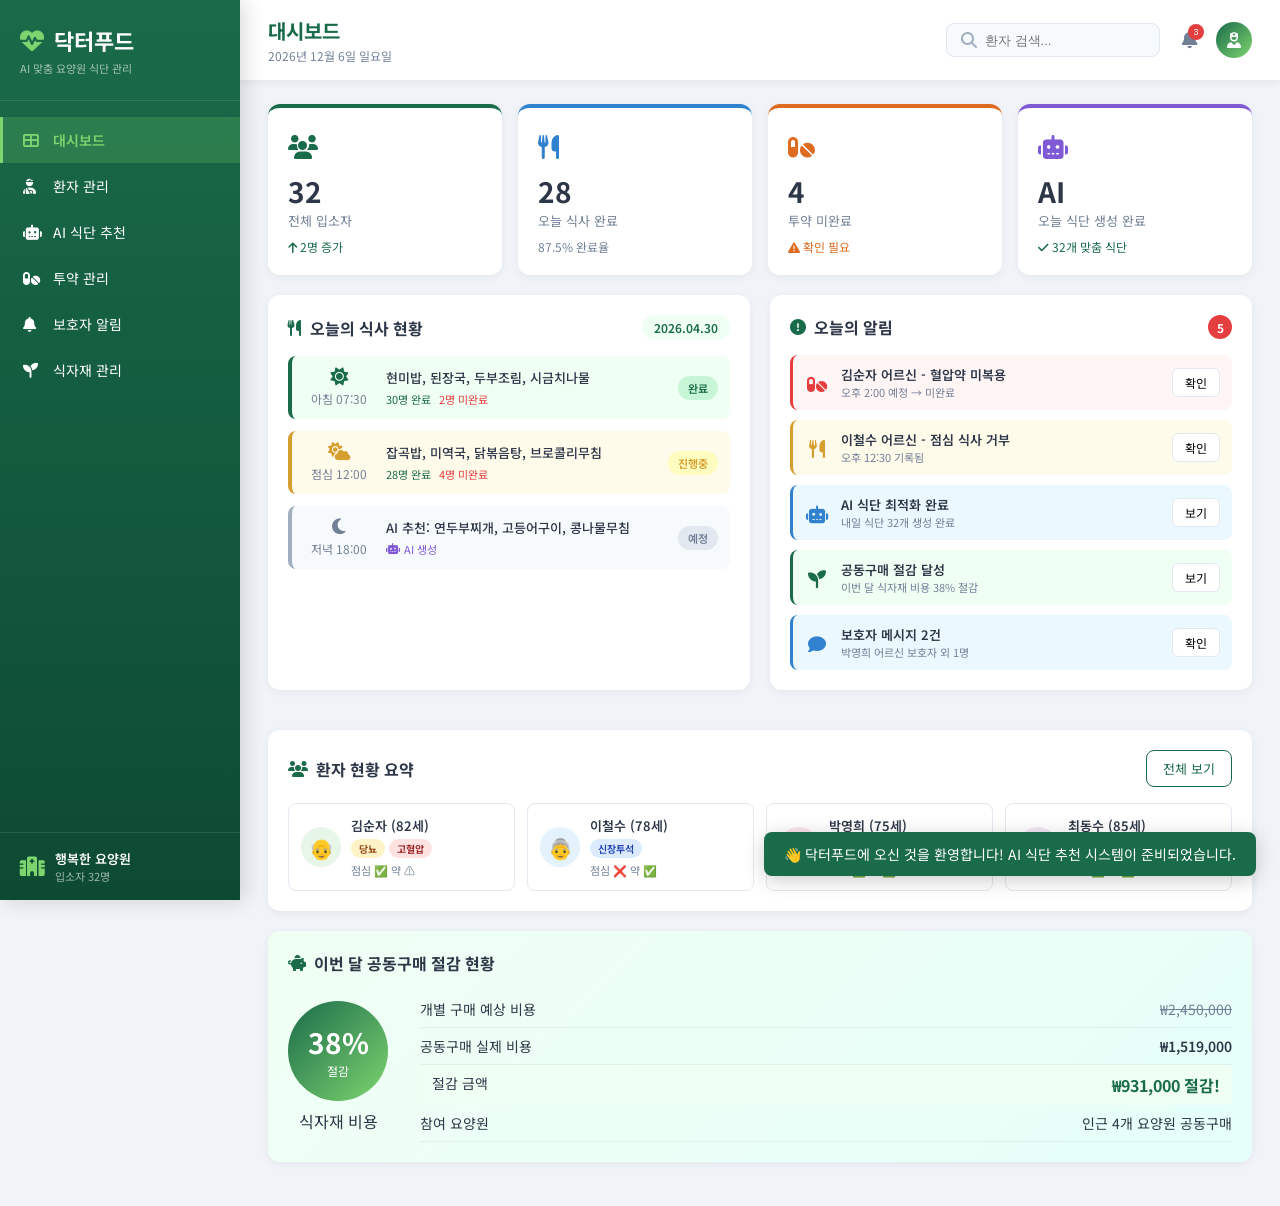
==== index.html @ fe5762e5 "닥터푸드 웹앱 초기 배포 - 관리자/보호자/간병인 앱" ====
<!DOCTYPE html>
<html lang="ko">
<head>
  <meta charset="UTF-8" />
  <meta name="viewport" content="width=device-width, initial-scale=1.0" />
  <title>닥터푸드 - AI 맞춤 요양원 식단 관리</title>
  <link rel="stylesheet" href="styles.css" />
  <link href="https://fonts.googleapis.com/css2?family=Noto+Sans+KR:wght@300;400;500;700&display=swap" rel="stylesheet" />
  <link rel="stylesheet" href="https://cdnjs.cloudflare.com/ajax/libs/font-awesome/6.4.0/css/all.min.css" />
</head>
<body>
  <!-- 사이드바 -->
  <nav class="sidebar" id="sidebar">
    <div class="sidebar-header">
      <div class="logo">
        <i class="fas fa-heartbeat"></i>
        <span>닥터푸드</span>
      </div>
      <p class="logo-sub">AI 맞춤 요양원 식단 관리</p>
    </div>
    <ul class="nav-menu">
      <li class="nav-item active" onclick="showPage('dashboard')">
        <i class="fas fa-th-large"></i><span>대시보드</span>
      </li>
      <li class="nav-item" onclick="showPage('patients')">
        <i class="fas fa-user-injured"></i><span>환자 관리</span>
      </li>
      <li class="nav-item" onclick="showPage('ai-diet')">
        <i class="fas fa-robot"></i><span>AI 식단 추천</span>
      </li>
      <li class="nav-item" onclick="showPage('medication')">
        <i class="fas fa-pills"></i><span>투약 관리</span>
      </li>
      <li class="nav-item" onclick="showPage('guardian')">
        <i class="fas fa-bell"></i><span>보호자 알림</span>
      </li>
      <li class="nav-item" onclick="showPage('ingredients')">
        <i class="fas fa-seedling"></i><span>식자재 관리</span>
      </li>
    </ul>
    <div class="sidebar-footer">
      <div class="facility-info">
        <i class="fas fa-hospital"></i>
        <div>
          <p class="facility-name">행복한 요양원</p>
          <p class="facility-count">입소자 32명</p>
        </div>
      </div>
    </div>
  </nav>

  <!-- 메인 콘텐츠 -->
  <main class="main-content">
    <!-- 상단 헤더 -->
    <header class="top-header">
      <div class="header-left">
        <h1 id="page-title">대시보드</h1>
        <p id="page-date"></p>
      </div>
      <div class="header-right">
        <div class="search-box">
          <i class="fas fa-search"></i>
          <input type="text" placeholder="환자 검색..." />
        </div>
        <div class="header-icons">
          <button class="icon-btn" onclick="showNotification()">
            <i class="fas fa-bell"></i>
            <span class="badge">3</span>
          </button>
          <div class="user-avatar">
            <i class="fas fa-user-nurse"></i>
          </div>
        </div>
      </div>
    </header>

    <!-- 대시보드 페이지 -->
    <div id="page-dashboard" class="page active">
      <!-- 통계 카드 -->
      <div class="stats-grid">
        <div class="stat-card green">
          <div class="stat-icon"><i class="fas fa-users"></i></div>
          <div class="stat-info">
            <h3>32</h3>
            <p>전체 입소자</p>
          </div>
          <div class="stat-trend up"><i class="fas fa-arrow-up"></i> 2명 증가</div>
        </div>
        <div class="stat-card blue">
          <div class="stat-icon"><i class="fas fa-utensils"></i></div>
          <div class="stat-info">
            <h3>28</h3>
            <p>오늘 식사 완료</p>
          </div>
          <div class="stat-trend">87.5% 완료율</div>
        </div>
        <div class="stat-card orange">
          <div class="stat-icon"><i class="fas fa-pills"></i></div>
          <div class="stat-info">
            <h3>4</h3>
            <p>투약 미완료</p>
          </div>
          <div class="stat-trend warn"><i class="fas fa-exclamation-triangle"></i> 확인 필요</div>
        </div>
        <div class="stat-card purple">
          <div class="stat-icon"><i class="fas fa-robot"></i></div>
          <div class="stat-info">
            <h3>AI</h3>
            <p>오늘 식단 생성 완료</p>
          </div>
          <div class="stat-trend up"><i class="fas fa-check"></i> 32개 맞춤 식단</div>
        </div>
      </div>

      <!-- 오늘의 식단 현황 + 알림 -->
      <div class="dashboard-grid">
        <!-- 오늘의 식사 현황 -->
        <div class="card">
          <div class="card-header">
            <h2><i class="fas fa-utensils"></i> 오늘의 식사 현황</h2>
            <span class="date-badge">2026.04.30</span>
          </div>
          <div class="meal-timeline">
            <div class="meal-slot completed">
              <div class="meal-time">
                <i class="fas fa-sun"></i>
                <span>아침 07:30</span>
              </div>
              <div class="meal-detail">
                <p class="meal-name">현미밥, 된장국, 두부조림, 시금치나물</p>
                <div class="meal-stats">
                  <span class="completed-count">30명 완료</span>
                  <span class="skip-count">2명 미완료</span>
                </div>
              </div>
              <span class="meal-badge done">완료</span>
            </div>
            <div class="meal-slot in-progress">
              <div class="meal-time">
                <i class="fas fa-cloud-sun"></i>
                <span>점심 12:00</span>
              </div>
              <div class="meal-detail">
                <p class="meal-name">잡곡밥, 미역국, 닭볶음탕, 브로콜리무침</p>
                <div class="meal-stats">
                  <span class="completed-count">28명 완료</span>
                  <span class="skip-count">4명 미완료</span>
                </div>
              </div>
              <span class="meal-badge progress">진행중</span>
            </div>
            <div class="meal-slot upcoming">
              <div class="meal-time">
                <i class="fas fa-moon"></i>
                <span>저녁 18:00</span>
              </div>
              <div class="meal-detail">
                <p class="meal-name">AI 추천: 연두부찌개, 고등어구이, 콩나물무침</p>
                <div class="meal-stats">
                  <span class="ai-badge"><i class="fas fa-robot"></i> AI 생성</span>
                </div>
              </div>
              <span class="meal-badge upcoming">예정</span>
            </div>
          </div>
        </div>

        <!-- 알림 & 주의 환자 -->
        <div class="card">
          <div class="card-header">
            <h2><i class="fas fa-exclamation-circle"></i> 오늘의 알림</h2>
            <span class="badge-count">5</span>
          </div>
          <div class="alert-list">
            <div class="alert-item danger">
              <div class="alert-icon"><i class="fas fa-pills"></i></div>
              <div class="alert-content">
                <p class="alert-title">김순자 어르신 - 혈압약 미복용</p>
                <p class="alert-time">오후 2:00 예정 → 미완료</p>
              </div>
              <button class="alert-btn" onclick="showPage('medication')">확인</button>
            </div>
            <div class="alert-item warning">
              <div class="alert-icon"><i class="fas fa-utensils"></i></div>
              <div class="alert-content">
                <p class="alert-title">이철수 어르신 - 점심 식사 거부</p>
                <p class="alert-time">오후 12:30 기록됨</p>
              </div>
              <button class="alert-btn" onclick="showPage('patients')">확인</button>
            </div>
            <div class="alert-item info">
              <div class="alert-icon"><i class="fas fa-robot"></i></div>
              <div class="alert-content">
                <p class="alert-title">AI 식단 최적화 완료</p>
                <p class="alert-time">내일 식단 32개 생성 완료</p>
              </div>
              <button class="alert-btn" onclick="showPage('ai-diet')">보기</button>
            </div>
            <div class="alert-item success">
              <div class="alert-icon"><i class="fas fa-seedling"></i></div>
              <div class="alert-content">
                <p class="alert-title">공동구매 절감 달성</p>
                <p class="alert-time">이번 달 식자재 비용 38% 절감</p>
              </div>
              <button class="alert-btn" onclick="showPage('ingredients')">보기</button>
            </div>
            <div class="alert-item info">
              <div class="alert-icon"><i class="fas fa-comment"></i></div>
              <div class="alert-content">
                <p class="alert-title">보호자 메시지 2건</p>
                <p class="alert-time">박영희 어르신 보호자 외 1명</p>
              </div>
              <button class="alert-btn" onclick="showPage('guardian')">확인</button>
            </div>
          </div>
        </div>
      </div>

      <!-- 환자 현황 요약 -->
      <div class="card">
        <div class="card-header">
          <h2><i class="fas fa-users"></i> 환자 현황 요약</h2>
          <button class="btn-outline" onclick="showPage('patients')">전체 보기</button>
        </div>
        <div class="patient-summary-grid">
          <div class="patient-mini-card" onclick="showPage('patients')">
            <div class="patient-avatar" style="background:#e8f5e9">👴</div>
            <div class="patient-mini-info">
              <p class="patient-name">김순자 (82세)</p>
              <div class="patient-tags">
                <span class="tag diabetes">당뇨</span>
                <span class="tag hypertension">고혈압</span>
              </div>
              <p class="patient-meal">점심 ✅ 약 ⚠️</p>
            </div>
          </div>
          <div class="patient-mini-card" onclick="showPage('patients')">
            <div class="patient-avatar" style="background:#e3f2fd">👵</div>
            <div class="patient-mini-info">
              <p class="patient-name">이철수 (78세)</p>
              <div class="patient-tags">
                <span class="tag kidney">신장투석</span>
              </div>
              <p class="patient-meal">점심 ❌ 약 ✅</p>
            </div>
          </div>
          <div class="patient-mini-card" onclick="showPage('patients')">
            <div class="patient-avatar" style="background:#fce4ec">👴</div>
            <div class="patient-mini-info">
              <p class="patient-name">박영희 (75세)</p>
              <div class="patient-tags">
                <span class="tag normal">일반식</span>
              </div>
              <p class="patient-meal">점심 ✅ 약 ✅</p>
            </div>
          </div>
          <div class="patient-mini-card" onclick="showPage('patients')">
            <div class="patient-avatar" style="background:#f3e5f5">👵</div>
            <div class="patient-mini-info">
              <p class="patient-name">최동수 (85세)</p>
              <div class="patient-tags">
                <span class="tag soft">연식</span>
                <span class="tag diabetes">당뇨</span>
              </div>
              <p class="patient-meal">점심 ✅ 약 ✅</p>
            </div>
          </div>
        </div>
      </div>

      <!-- 비용 절감 현황 -->
      <div class="card savings-card">
        <div class="card-header">
          <h2><i class="fas fa-piggy-bank"></i> 이번 달 공동구매 절감 현황</h2>
        </div>
        <div class="savings-grid">
          <div class="savings-item">
            <div class="savings-circle">
              <span class="savings-percent">38%</span>
              <span class="savings-label">절감</span>
            </div>
            <p>식자재 비용</p>
          </div>
          <div class="savings-stats">
            <div class="savings-row">
              <span>개별 구매 예상 비용</span>
              <span class="original-price">₩2,450,000</span>
            </div>
            <div class="savings-row">
              <span>공동구매 실제 비용</span>
              <span class="actual-price">₩1,519,000</span>
            </div>
            <div class="savings-row highlight">
              <span>절감 금액</span>
              <span class="saved-price">₩931,000 절감!</span>
            </div>
            <div class="savings-row">
              <span>참여 요양원</span>
              <span>인근 4개 요양원 공동구매</span>
            </div>
          </div>
        </div>
      </div>
    </div>

    <!-- 환자 관리 페이지 -->
    <div id="page-patients" class="page">
      <div class="card">
        <div class="card-header">
          <h2><i class="fas fa-user-injured"></i> 환자 목록</h2>
          <button class="btn-primary" onclick="openAddPatient()"><i class="fas fa-plus"></i> 환자 추가</button>
        </div>
        <div class="filter-bar">
          <button class="filter-btn active" onclick="filterPatients('all')">전체 (32)</button>
          <button class="filter-btn" onclick="filterPatients('diabetes')">당뇨 (12)</button>
          <button class="filter-btn" onclick="filterPatients('kidney')">신장투석 (5)</button>
          <button class="filter-btn" onclick="filterPatients('hypertension')">고혈압 (8)</button>
          <button class="filter-btn" onclick="filterPatients('soft')">연식 (7)</button>
        </div>
        <div class="patient-table-wrapper">
          <table class="patient-table">
            <thead>
              <tr>
                <th>이름</th>
                <th>나이</th>
                <th>기저질환</th>
                <th>식단 유형</th>
                <th>오늘 식사</th>
                <th>투약</th>
                <th>담당 간병인</th>
                <th>관리</th>
              </tr>
            </thead>
            <tbody id="patient-tbody">
              <tr>
                <td><div class="patient-name-cell"><span class="avatar-sm">👴</span>김순자</div></td>
                <td>82세</td>
                <td><span class="tag diabetes">당뇨</span><span class="tag hypertension">고혈압</span></td>
                <td><span class="diet-badge diabetes-diet">당뇨식</span></td>
                <td><span class="meal-check ok">아침✅ 점심✅</span></td>
                <td><span class="med-check warn">⚠️ 미복용</span></td>
                <td>이간병</td>
                <td><button class="btn-sm" onclick="showPatientDetail('김순자')">상세</button></td>
              </tr>
              <tr>
                <td><div class="patient-name-cell"><span class="avatar-sm">👵</span>이철수</div></td>
                <td>78세</td>
                <td><span class="tag kidney">신장투석</span></td>
                <td><span class="diet-badge kidney-diet">저단백식</span></td>
                <td><span class="meal-check warn">아침✅ 점심❌</span></td>
                <td><span class="med-check ok">✅ 완료</span></td>
                <td>박간병</td>
                <td><button class="btn-sm" onclick="showPatientDetail('이철수')">상세</button></td>
              </tr>
              <tr>
                <td><div class="patient-name-cell"><span class="avatar-sm">👴</span>박영희</div></td>
                <td>75세</td>
                <td><span class="tag normal">없음</span></td>
                <td><span class="diet-badge normal-diet">일반식</span></td>
                <td><span class="meal-check ok">아침✅ 점심✅</span></td>
                <td><span class="med-check ok">✅ 완료</span></td>
                <td>김간병</td>
                <td><button class="btn-sm" onclick="showPatientDetail('박영희')">상세</button></td>
              </tr>
              <tr>
                <td><div class="patient-name-cell"><span class="avatar-sm">👵</span>최동수</div></td>
                <td>85세</td>
                <td><span class="tag soft">연하곤란</span><span class="tag diabetes">당뇨</span></td>
                <td><span class="diet-badge soft-diet">연식+당뇨</span></td>
                <td><span class="meal-check ok">아침✅ 점심✅</span></td>
                <td><span class="med-check ok">✅ 완료</span></td>
                <td>이간병</td>
                <td><button class="btn-sm" onclick="showPatientDetail('최동수')">상세</button></td>
              </tr>
              <tr>
                <td><div class="patient-name-cell"><span class="avatar-sm">👴</span>정말순</div></td>
                <td>79세</td>
                <td><span class="tag hypertension">고혈압</span></td>
                <td><span class="diet-badge low-salt-diet">저염식</span></td>
                <td><span class="meal-check ok">아침✅ 점심✅</span></td>
                <td><span class="med-check ok">✅ 완료</span></td>
                <td>박간병</td>
                <td><button class="btn-sm" onclick="showPatientDetail('정말순')">상세</button></td>
              </tr>
            </tbody>
          </table>
        </div>
      </div>
    </div>

    <!-- AI 식단 추천 페이지 -->
    <div id="page-ai-diet" class="page">
      <div class="ai-header-card">
        <div class="ai-icon-big"><i class="fas fa-robot"></i></div>
        <div class="ai-header-text">
          <h2>AI 맞춤 식단 추천 엔진</h2>
          <p>환자의 건강 데이터, 기저질환, 영양 상태를 분석하여 개인별 최적 식단을 자동 생성합니다</p>
          <div class="ai-features">
            <span><i class="fas fa-check-circle"></i> 공통 식자재 최대 활용</span>
            <span><i class="fas fa-check-circle"></i> 기저질환별 맞춤 조리법</span>
            <span><i class="fas fa-check-circle"></i> 비용 최적화</span>
            <span><i class="fas fa-check-circle"></i> 영양 균형 보장</span>
          </div>
        </div>
        <button class="btn-ai" onclick="generateAIDiet()">
          <i class="fas fa-magic"></i> AI 식단 생성
        </button>
      </div>

      <div class="diet-week-selector">
        <button class="week-btn" onclick="changeWeek(-1)"><i class="fas fa-chevron-left"></i></button>
        <span id="week-label">2026년 4월 4주차</span>
        <button class="week-btn" onclick="changeWeek(1)"><i class="fas fa-chevron-right"></i></button>
      </div>

      <div class="diet-grid">
        <!-- 공통 식자재 풀 -->
        <div class="card ingredient-pool-card">
          <div class="card-header">
            <h2><i class="fas fa-layer-group"></i> 이번 주 공통 식자재 풀</h2>
            <span class="ai-generated-badge"><i class="fas fa-robot"></i> AI 최적화</span>
          </div>
          <p class="pool-desc">아래 식자재로 32명 전원의 맞춤 식단을 구성합니다 (조리법만 다르게)</p>
          <div class="ingredient-tags">
            <span class="ing-tag protein">🍗 닭고기</span>
            <span class="ing-tag protein">🐟 고등어</span>
            <span class="ing-tag protein">🥚 달걀</span>
            <span class="ing-tag protein">🫘 두부</span>
            <span class="ing-tag veggie">🥦 브로콜리</span>
            <span class="ing-tag veggie">🥕 당근</span>
            <span class="ing-tag veggie">🌿 시금치</span>
            <span class="ing-tag veggie">🧅 양파</span>
            <span class="ing-tag grain">🌾 현미</span>
            <span class="ing-tag grain">🍚 잡곡</span>
            <span class="ing-tag grain">🥔 감자</span>
          </div>
          <div class="cost-saving-bar">
            <div class="cost-label">
              <span>공동구매 절감률</span>
              <span class="cost-percent">38%</span>
            </div>
            <div class="progress-bar">
              <div class="progress-fill" style="width:38%"></div>
            </div>
          </div>
        </div>

        <!-- 식단 유형별 예시 -->
        <div class="card">
          <div class="card-header">
            <h2><i class="fas fa-utensils"></i> 오늘 저녁 - 식단 유형별 비교</h2>
          </div>
          <div class="diet-comparison">
            <div class="diet-type-card">
              <div class="diet-type-header normal">
                <i class="fas fa-utensils"></i> 일반식 (18명)
              </div>
              <div class="diet-items">
                <p>🍚 현미잡곡밥</p>
                <p>🍲 된장찌개</p>
                <p>🍗 닭볶음탕 (보통 간)</p>
                <p>🥦 브로콜리볶음</p>
                <p>🥗 시금치나물</p>
              </div>
              <div class="nutrition-info">
                <span>열량: 580kcal</span>
                <span>나트륨: 1,200mg</span>
              </div>
            </div>
            <div class="diet-type-card">
              <div class="diet-type-header diabetes">
                <i class="fas fa-tint"></i> 당뇨식 (12명)
              </div>
              <div class="diet-items">
                <p>🌾 현미밥 (소량)</p>
                <p>🥣 맑은 두부국</p>
                <p>🍗 닭가슴살 구이 (무소스)</p>
                <p>🥦 브로콜리 찜</p>
                <p>🥗 시금치나물 (저염)</p>
              </div>
              <div class="nutrition-info">
                <span>열량: 420kcal</span>
                <span>당지수: 낮음</span>
              </div>
            </div>
            <div class="diet-type-card">
              <div class="diet-type-header kidney">
                <i class="fas fa-filter"></i> 저단백식 (5명)
              </div>
              <div class="diet-items">
                <p>🍚 백미밥 (소량)</p>
                <p>🥣 채소국 (저칼륨)</p>
                <p>🍗 닭가슴살 소량</p>
                <p>🥕 당근볶음 (저인)</p>
                <p>🥚 달걀흰자 찜</p>
              </div>
              <div class="nutrition-info">
                <span>열량: 380kcal</span>
                <span>단백질: 제한</span>
              </div>
            </div>
            <div class="diet-type-card">
              <div class="diet-type-header soft">
                <i class="fas fa-blender"></i> 연식 (7명)
              </div>
              <div class="diet-items">
                <p>🍚 부드러운 죽</p>
                <p>🥣 두부연두부찌개</p>
                <p>🍗 닭고기 다짐 완자</p>
                <p>🥦 브로콜리 퓨레</p>
                <p>🥕 당근 으깸</p>
              </div>
              <div class="nutrition-info">
                <span>열량: 350kcal</span>
                <span>질감: 부드러움</span>
              </div>
            </div>
          </div>
        </div>
      </div>

      <!-- 주간 식단 캘린더 -->
      <div class="card">
        <div class="card-header">
          <h2><i class="fas fa-calendar-week"></i> 주간 식단 캘린더</h2>
          <button class="btn-outline"><i class="fas fa-download"></i> 식단표 출력</button>
        </div>
        <div class="week-calendar">
          <div class="cal-header">
            <div class="cal-time"></div>
            <div class="cal-day">월 (4/28)</div>
            <div class="cal-day">화 (4/29)</div>
            <div class="cal-day today">수 (4/30)</div>
            <div class="cal-day">목 (5/1)</div>
            <div class="cal-day">금 (5/2)</div>
          </div>
          <div class="cal-row">
            <div class="cal-time"><i class="fas fa-sun"></i> 아침</div>
            <div class="cal-cell">현미밥, 미역국, 계란찜</div>
            <div class="cal-cell">잡곡밥, 콩나물국, 두부조림</div>
            <div class="cal-cell today-cell">현미밥, 된장국, 두부조림</div>
            <div class="cal-cell ai-cell"><i class="fas fa-robot"></i> AI 생성</div>
            <div class="cal-cell ai-cell"><i class="fas fa-robot"></i> AI 생성</div>
          </div>
          <div class="cal-row">
            <div class="cal-time"><i class="fas fa-cloud-sun"></i> 점심</div>
            <div class="cal-cell">잡곡밥, 갈비탕, 깍두기</div>
            <div class="cal-cell">현미밥, 순두부찌개, 나물</div>
            <div class="cal-cell today-cell">잡곡밥, 미역국, 닭볶음탕</div>
            <div class="cal-cell ai-cell"><i class="fas fa-robot"></i> AI 생성</div>
            <div class="cal-cell ai-cell"><i class="fas fa-robot"></i> AI 생성</div>
          </div>
          <div class="cal-row">
            <div class="cal-time"><i class="fas fa-moon"></i> 저녁</div>
            <div class="cal-cell">현미밥, 북어국, 제육볶음</div>
            <div class="cal-cell">잡곡밥, 된장찌개, 고등어구이</div>
            <div class="cal-cell today-cell">연두부찌개, 고등어구이</div>
            <div class="cal-cell ai-cell"><i class="fas fa-robot"></i> AI 생성</div>
            <div class="cal-cell ai-cell"><i class="fas fa-robot"></i> AI 생성</div>
          </div>
        </div>
      </div>
    </div>

    <!-- 투약 관리 페이지 -->
    <div id="page-medication" class="page">
      <div class="card">
        <div class="card-header">
          <h2><i class="fas fa-pills"></i> 오늘의 투약 현황</h2>
          <div class="med-summary">
            <span class="med-ok">완료 28명</span>
            <span class="med-warn">미완료 4명</span>
          </div>
        </div>
        <div class="med-timeline">
          <div class="med-time-slot">
            <div class="time-label"><i class="fas fa-sun"></i> 아침 (08:00)</div>
            <div class="med-patients">
              <div class="med-patient-card done">
                <span class="patient-name-med">김순자</span>
                <div class="med-list">
                  <span class="med-item">혈압약</span>
                  <span class="med-item">당뇨약</span>
                </div>
                <span class="med-status done"><i class="fas fa-check"></i> 완료 08:15</span>
              </div>
              <div class="med-patient-card done">
                <span class="patient-name-med">이철수</span>
                <div class="med-list">
                  <span class="med-item">투석보조제</span>
                  <span class="med-item">철분제</span>
                </div>
                <span class="med-status done"><i class="fas fa-check"></i> 완료 08:10</span>
              </div>
              <div class="med-patient-card done">
                <span class="patient-name-med">박영희</span>
                <div class="med-list">
                  <span class="med-item">종합비타민</span>
                </div>
                <span class="med-status done"><i class="fas fa-check"></i> 완료 08:20</span>
              </div>
            </div>
          </div>
          <div class="med-time-slot">
            <div class="time-label warn-time"><i class="fas fa-cloud-sun"></i> 점심 (13:00) ⚠️ 미완료 있음</div>
            <div class="med-patients">
              <div class="med-patient-card done">
                <span class="patient-name-med">이철수</span>
                <div class="med-list">
                  <span class="med-item">혈압약</span>
                </div>
                <span class="med-status done"><i class="fas fa-check"></i> 완료 13:05</span>
              </div>
              <div class="med-patient-card missed">
                <span class="patient-name-med">김순자</span>
                <div class="med-list">
                  <span class="med-item">혈압약</span>
                  <span class="med-item">당뇨약</span>
                </div>
                <span class="med-status missed"><i class="fas fa-times"></i> 미복용</span>
                <button class="btn-sm-red" onclick="markMedDone('김순자', '점심')">복용 확인</button>
              </div>
              <div class="med-patient-card missed">
                <span class="patient-name-med">최동수</span>
                <div class="med-list">
                  <span class="med-item">당뇨약</span>
                </div>
                <span class="med-status missed"><i class="fas fa-times"></i> 미복용</span>
                <button class="btn-sm-red" onclick="markMedDone('최동수', '점심')">복용 확인</button>
              </div>
            </div>
          </div>
          <div class="med-time-slot upcoming-slot">
            <div class="time-label upcoming-time"><i class="fas fa-moon"></i> 저녁 (19:00) - 예정</div>
            <div class="med-patients">
              <div class="med-patient-card upcoming">
                <span class="patient-name-med">김순자</span>
                <div class="med-list">
                  <span class="med-item">수면제</span>
                </div>
                <span class="med-status upcoming">예정</span>
              </div>
              <div class="med-patient-card upcoming">
                <span class="patient-name-med">이철수</span>
                <div class="med-list">
                  <span class="med-item">투석보조제</span>
                </div>
                <span class="med-status upcoming">예정</span>
              </div>
            </div>
          </div>
        </div>
      </div>
    </div>

    <!-- 보호자 알림 페이지 -->
    <div id="page-guardian" class="page">
      <div class="guardian-grid">
        <div class="card">
          <div class="card-header">
            <h2><i class="fas fa-comment-dots"></i> 보호자 메시지</h2>
            <span class="badge-count">2</span>
          </div>
          <div class="message-list">
            <div class="message-item unread">
              <div class="message-avatar">👨</div>
              <div class="message-content">
                <div class="message-header">
                  <span class="sender">김철민 (김순자 어르신 아들)</span>
                  <span class="msg-time">오후 2:30</span>
                </div>
                <p class="message-text">어머니 오늘 식사는 잘 하셨나요? 혈압약은 드셨는지 확인 부탁드립니다.</p>
                <div class="message-reply">
                  <input type="text" placeholder="답장 입력..." class="reply-input" />
                  <button class="btn-send" onclick="sendReply()"><i class="fas fa-paper-plane"></i></button>
                </div>
              </div>
            </div>
            <div class="message-item unread">
              <div class="message-avatar">👩</div>
              <div class="message-content">
                <div class="message-header">
                  <span class="sender">박지수 (박영희 어르신 딸)</span>
                  <span class="msg-time">오전 11:15</span>
                </div>
                <p class="message-text">어머니가 좋아하시는 된장찌개 식단에 넣어주실 수 있나요?</p>
                <div class="message-reply">
                  <input type="text" placeholder="답장 입력..." class="reply-input" />
                  <button class="btn-send" onclick="sendReply()"><i class="fas fa-paper-plane"></i></button>
                </div>
              </div>
            </div>
          </div>
        </div>

        <div class="card">
          <div class="card-header">
            <h2><i class="fas fa-share-alt"></i> 오늘의 현황 공유</h2>
            <button class="btn-primary" onclick="sendDailyReport()"><i class="fas fa-paper-plane"></i> 전체 발송</button>
          </div>
          <div class="report-preview">
            <div class="report-card">
              <div class="report-header">
                <span>📋 오늘의 케어 리포트</span>
                <span>2026.04.30</span>
              </div>
              <div class="report-patient">
                <strong>김순자 어르신 (82세)</strong>
              </div>
              <div class="report-items">
                <div class="report-item">
                  <i class="fas fa-sun"></i>
                  <span>아침 식사: 현미밥, 된장국 - <strong>완료 ✅</strong></span>
                </div>
                <div class="report-item">
                  <i class="fas fa-cloud-sun"></i>
                  <span>점심 식사: 잡곡밥, 닭볶음탕 - <strong>완료 ✅</strong></span>
                </div>
                <div class="report-item warn-item">
                  <i class="fas fa-pills"></i>
                  <span>점심 혈압약: <strong>미복용 ⚠️</strong> - 간병인 확인 중</span>
                </div>
                <div class="report-item">
                  <i class="fas fa-heart"></i>
                  <span>건강 상태: 양호, 특이사항 없음</span>
                </div>
              </div>
              <div class="report-footer">
                <span>담당 간병인: 이간병 | 행복한 요양원</span>
              </div>
            </div>
          </div>
        </div>
      </div>

      <!-- 활동 사진 -->
      <div class="card">
        <div class="card-header">
          <h2><i class="fas fa-camera"></i> 오늘의 활동 사진</h2>
          <button class="btn-outline"><i class="fas fa-upload"></i> 사진 업로드</button>
        </div>
        <div class="photo-grid">
          <div class="photo-item">
            <div class="photo-placeholder">
              <i class="fas fa-utensils"></i>
              <p>아침 식사 사진</p>
              <span>07:45</span>
            </div>
          </div>
          <div class="photo-item">
            <div class="photo-placeholder">
              <i class="fas fa-walking"></i>
              <p>오전 산책</p>
              <span>10:30</span>
            </div>
          </div>
          <div class="photo-item">
            <div class="photo-placeholder">
              <i class="fas fa-utensils"></i>
              <p>점심 식사 사진</p>
              <span>12:15</span>
            </div>
          </div>
          <div class="photo-item">
            <div class="photo-placeholder">
              <i class="fas fa-gamepad"></i>
              <p>오후 여가 활동</p>
              <span>14:00</span>
            </div>
          </div>
        </div>
      </div>
    </div>

    <!-- 식자재 관리 페이지 -->
    <div id="page-ingredients" class="page">
      <div class="card">
        <div class="card-header">
          <h2><i class="fas fa-seedling"></i> 닥터푸드 농가 - 식자재 관리</h2>
          <button class="btn-primary"><i class="fas fa-shopping-cart"></i> 공동구매 신청</button>
        </div>
        <div class="ingredient-stats">
          <div class="ing-stat-card">
            <i class="fas fa-truck"></i>
            <h3>12개</h3>
            <p>등록 공급업체</p>
          </div>
          <div class="ing-stat-card">
            <i class="fas fa-qrcode"></i>
            <h3>QR 추적</h3>
            <p>전 식자재 출처 공개</p>
          </div>
          <div class="ing-stat-card">
            <i class="fas fa-users"></i>
            <h3>4개</h3>
            <p>공동구매 참여 요양원</p>
          </div>
          <div class="ing-stat-card">
            <i class="fas fa-piggy-bank"></i>
            <h3>38%</h3>
            <p>이번 달 절감률</p>
          </div>
        </div>
        <div class="ingredient-list">
          <h3>이번 주 발주 목록 (AI 자동 생성)</h3>
          <table class="ingredient-table">
            <thead>
              <tr>
                <th>식자재</th>
                <th>공급 농가</th>
                <th>수량</th>
                <th>단가</th>
                <th>QR 추적</th>
                <th>인증</th>
              </tr>
            </thead>
            <tbody>
              <tr>
                <td>🍗 닭고기 (국내산)</td>
                <td>강원 홍천 행복농장</td>
                <td>15kg</td>
                <td>₩8,500/kg</td>
                <td><button class="qr-btn"><i class="fas fa-qrcode"></i> QR</button></td>
                <td><span class="cert-badge">HACCP</span></td>
              </tr>
              <tr>
                <td>🐟 고등어 (국내산)</td>
                <td>경남 통영 신선수산</td>
                <td>10kg</td>
                <td>₩12,000/kg</td>
                <td><button class="qr-btn"><i class="fas fa-qrcode"></i> QR</button></td>
                <td><span class="cert-badge">HACCP</span></td>
              </tr>
              <tr>
                <td>🫘 두부 (국산콩)</td>
                <td>충북 청주 건강두부</td>
                <td>20모</td>
                <td>₩2,500/모</td>
                <td><button class="qr-btn"><i class="fas fa-qrcode"></i> QR</button></td>
                <td><span class="cert-badge organic">유기농</span></td>
              </tr>
              <tr>
                <td>🥦 브로콜리</td>
                <td>전남 해남 싱싱농원</td>
                <td>8kg</td>
                <td>₩3,200/kg</td>
                <td><button class="qr-btn"><i class="fas fa-qrcode"></i> QR</button></td>
                <td><span class="cert-badge">GAP</span></td>
              </tr>
              <tr>
                <td>🌾 현미 (국내산)</td>
                <td>경기 이천 황금쌀</td>
                <td>30kg</td>
                <td>₩4,800/kg</td>
                <td><button class="qr-btn"><i class="fas fa-qrcode"></i> QR</button></td>
                <td><span class="cert-badge">친환경</span></td>
              </tr>
            </tbody>
          </table>
        </div>
      </div>
    </div>
  </main>

  <!-- 모달: AI 식단 생성 중 -->
  <div id="ai-modal" class="modal hidden">
    <div class="modal-content">
      <div class="ai-loading">
        <div class="ai-spinner"><i class="fas fa-robot"></i></div>
        <h3>AI 식단 생성 중...</h3>
        <p>32명의 건강 데이터를 분석하고 있습니다</p>
        <div class="loading-steps">
          <div class="step active" id="step1">✅ 환자 건강 데이터 분석</div>
          <div class="step" id="step2">⏳ 기저질환별 영양 요구량 계산</div>
          <div class="step" id="step3">⏳ 공통 식자재 최적화</div>
          <div class="step" id="step4">⏳ 개별 맞춤 식단 생성</div>
          <div class="step" id="step5">⏳ 비용 최적화 완료</div>
        </div>
      </div>
    </div>
  </div>

  <!-- 알림 토스트 -->
  <div id="toast" class="toast hidden"></div>

  <script src="app.js"></script>
</body>
</html>
---- styles.css ----
/* ===== 기본 설정 ===== */
* { margin: 0; padding: 0; box-sizing: border-box; }

body {
  font-family: 'Noto Sans KR', sans-serif;
  background: #f0f4f8;
  color: #2d3748;
  display: flex;
  min-height: 100vh;
}

/* ===== 사이드바 ===== */
.sidebar {
  width: 240px;
  background: linear-gradient(180deg, #1a6b4a 0%, #0d4a32 100%);
  color: white;
  display: flex;
  flex-direction: column;
  position: fixed;
  height: 100vh;
  z-index: 100;
  box-shadow: 4px 0 20px rgba(0,0,0,0.15);
}

.sidebar-header {
  padding: 24px 20px;
  border-bottom: 1px solid rgba(255,255,255,0.1);
}

.logo {
  display: flex;
  align-items: center;
  gap: 10px;
  font-size: 22px;
  font-weight: 700;
  margin-bottom: 4px;
}

.logo i { color: #7ed56f; font-size: 24px; }
.logo-sub { font-size: 11px; color: rgba(255,255,255,0.6); }

.nav-menu {
  list-style: none;
  padding: 16px 0;
  flex: 1;
}

.nav-item {
  display: flex;
  align-items: center;
  gap: 12px;
  padding: 13px 20px;
  cursor: pointer;
  transition: all 0.2s;
  font-size: 14px;
  border-left: 3px solid transparent;
}

.nav-item:hover {
  background: rgba(255,255,255,0.1);
  border-left-color: rgba(255,255,255,0.4);
}

.nav-item.active {
  background: rgba(126, 213, 111, 0.2);
  border-left-color: #7ed56f;
  color: #7ed56f;
  font-weight: 600;
}

.nav-item i { width: 18px; font-size: 15px; }

.sidebar-footer {
  padding: 16px 20px;
  border-top: 1px solid rgba(255,255,255,0.1);
}

.facility-info {
  display: flex;
  align-items: center;
  gap: 10px;
  font-size: 13px;
}

.facility-info i { font-size: 20px; color: #7ed56f; }
.facility-name { font-weight: 600; }
.facility-count { color: rgba(255,255,255,0.6); font-size: 11px; }

/* ===== 메인 콘텐츠 ===== */
.main-content {
  margin-left: 240px;
  flex: 1;
  display: flex;
  flex-direction: column;
  min-height: 100vh;
}

/* ===== 상단 헤더 ===== */
.top-header {
  background: white;
  padding: 16px 28px;
  display: flex;
  justify-content: space-between;
  align-items: center;
  box-shadow: 0 2px 8px rgba(0,0,0,0.06);
  position: sticky;
  top: 0;
  z-index: 50;
}

.top-header h1 { font-size: 20px; font-weight: 700; color: #1a6b4a; }
#page-date { font-size: 12px; color: #718096; margin-top: 2px; }

.header-right { display: flex; align-items: center; gap: 16px; }

.search-box {
  display: flex;
  align-items: center;
  gap: 8px;
  background: #f7fafc;
  border: 1px solid #e2e8f0;
  border-radius: 8px;
  padding: 8px 14px;
}

.search-box i { color: #a0aec0; }
.search-box input { border: none; background: none; outline: none; font-size: 13px; width: 160px; }

.header-icons { display: flex; align-items: center; gap: 12px; }

.icon-btn {
  position: relative;
  background: none;
  border: none;
  cursor: pointer;
  font-size: 18px;
  color: #718096;
  padding: 6px;
}

.icon-btn .badge {
  position: absolute;
  top: 0; right: 0;
  background: #e53e3e;
  color: white;
  font-size: 9px;
  width: 16px; height: 16px;
  border-radius: 50%;
  display: flex;
  align-items: center;
  justify-content: center;
}

.user-avatar {
  width: 36px; height: 36px;
  background: linear-gradient(135deg, #1a6b4a, #7ed56f);
  border-radius: 50%;
  display: flex;
  align-items: center;
  justify-content: center;
  color: white;
  font-size: 16px;
}

/* ===== 페이지 ===== */
.page { display: none; padding: 24px 28px; }
.page.active { display: block; }

/* ===== 카드 ===== */
.card {
  background: white;
  border-radius: 12px;
  padding: 20px;
  box-shadow: 0 2px 8px rgba(0,0,0,0.06);
  margin-bottom: 20px;
}

.card-header {
  display: flex;
  justify-content: space-between;
  align-items: center;
  margin-bottom: 16px;
}

.card-header h2 {
  font-size: 16px;
  font-weight: 700;
  color: #2d3748;
  display: flex;
  align-items: center;
  gap: 8px;
}

.card-header h2 i { color: #1a6b4a; }

/* ===== 통계 카드 ===== */
.stats-grid {
  display: grid;
  grid-template-columns: repeat(4, 1fr);
  gap: 16px;
  margin-bottom: 20px;
}

.stat-card {
  background: white;
  border-radius: 12px;
  padding: 20px;
  box-shadow: 0 2px 8px rgba(0,0,0,0.06);
  display: flex;
  flex-direction: column;
  gap: 8px;
  border-top: 4px solid;
}

.stat-card.green { border-top-color: #1a6b4a; }
.stat-card.blue { border-top-color: #3182ce; }
.stat-card.orange { border-top-color: #dd6b20; }
.stat-card.purple { border-top-color: #805ad5; }

.stat-icon { font-size: 24px; }
.stat-card.green .stat-icon { color: #1a6b4a; }
.stat-card.blue .stat-icon { color: #3182ce; }
.stat-card.orange .stat-icon { color: #dd6b20; }
.stat-card.purple .stat-icon { color: #805ad5; }

.stat-info h3 { font-size: 28px; font-weight: 700; }
.stat-info p { font-size: 13px; color: #718096; }

.stat-trend { font-size: 12px; color: #718096; }
.stat-trend.up { color: #1a6b4a; }
.stat-trend.warn { color: #dd6b20; }

/* ===== 대시보드 그리드 ===== */
.dashboard-grid {
  display: grid;
  grid-template-columns: 1fr 1fr;
  gap: 20px;
  margin-bottom: 20px;
}

/* ===== 식사 타임라인 ===== */
.meal-timeline { display: flex; flex-direction: column; gap: 12px; }

.meal-slot {
  display: flex;
  align-items: center;
  gap: 12px;
  padding: 12px;
  border-radius: 8px;
  border-left: 4px solid;
}

.meal-slot.completed { background: #f0fff4; border-left-color: #1a6b4a; }
.meal-slot.in-progress { background: #fffbeb; border-left-color: #d69e2e; }
.meal-slot.upcoming { background: #f7fafc; border-left-color: #a0aec0; }

.meal-time {
  display: flex;
  flex-direction: column;
  align-items: center;
  gap: 4px;
  min-width: 70px;
  font-size: 12px;
  color: #718096;
}

.meal-time i { font-size: 18px; }
.meal-slot.completed .meal-time i { color: #1a6b4a; }
.meal-slot.in-progress .meal-time i { color: #d69e2e; }

.meal-detail { flex: 1; }
.meal-name { font-size: 13px; font-weight: 500; margin-bottom: 4px; }
.meal-stats { display: flex; gap: 8px; font-size: 11px; }
.completed-count { color: #1a6b4a; }
.skip-count { color: #e53e3e; }
.ai-badge { color: #805ad5; display: flex; align-items: center; gap: 4px; }

.meal-badge {
  padding: 4px 10px;
  border-radius: 20px;
  font-size: 11px;
  font-weight: 600;
  white-space: nowrap;
}

.meal-badge.done { background: #c6f6d5; color: #1a6b4a; }
.meal-badge.progress { background: #fefcbf; color: #d69e2e; }
.meal-badge.upcoming { background: #e2e8f0; color: #718096; }

/* ===== 알림 리스트 ===== */
.alert-list { display: flex; flex-direction: column; gap: 10px; }

.alert-item {
  display: flex;
  align-items: center;
  gap: 12px;
  padding: 10px 12px;
  border-radius: 8px;
  border-left: 3px solid;
}

.alert-item.danger { background: #fff5f5; border-left-color: #e53e3e; }
.alert-item.warning { background: #fffbeb; border-left-color: #d69e2e; }
.alert-item.info { background: #ebf8ff; border-left-color: #3182ce; }
.alert-item.success { background: #f0fff4; border-left-color: #1a6b4a; }

.alert-icon { font-size: 18px; width: 24px; text-align: center; }
.alert-item.danger .alert-icon { color: #e53e3e; }
.alert-item.warning .alert-icon { color: #d69e2e; }
.alert-item.info .alert-icon { color: #3182ce; }
.alert-item.success .alert-icon { color: #1a6b4a; }

.alert-content { flex: 1; }
.alert-title { font-size: 13px; font-weight: 600; }
.alert-time { font-size: 11px; color: #718096; }

.alert-btn {
  padding: 5px 12px;
  border: 1px solid #e2e8f0;
  border-radius: 6px;
  background: white;
  cursor: pointer;
  font-size: 12px;
  font-family: 'Noto Sans KR', sans-serif;
  transition: all 0.2s;
}

.alert-btn:hover { background: #f7fafc; }

/* ===== 환자 요약 카드 ===== */
.patient-summary-grid {
  display: grid;
  grid-template-columns: repeat(4, 1fr);
  gap: 12px;
}

.patient-mini-card {
  display: flex;
  align-items: center;
  gap: 10px;
  padding: 12px;
  border-radius: 8px;
  border: 1px solid #e2e8f0;
  cursor: pointer;
  transition: all 0.2s;
}

.patient-mini-card:hover { box-shadow: 0 4px 12px rgba(0,0,0,0.1); transform: translateY(-2px); }

.patient-avatar {
  width: 40px; height: 40px;
  border-radius: 50%;
  display: flex;
  align-items: center;
  justify-content: center;
  font-size: 20px;
}

.patient-mini-info { flex: 1; }
.patient-name { font-size: 13px; font-weight: 600; margin-bottom: 4px; }
.patient-tags { display: flex; gap: 4px; flex-wrap: wrap; margin-bottom: 4px; }
.patient-meal { font-size: 11px; color: #718096; }

/* ===== 태그 ===== */
.tag {
  padding: 2px 8px;
  border-radius: 12px;
  font-size: 10px;
  font-weight: 600;
}

.tag.diabetes { background: #fef3c7; color: #92400e; }
.tag.hypertension { background: #fee2e2; color: #991b1b; }
.tag.kidney { background: #dbeafe; color: #1e40af; }
.tag.soft { background: #f3e8ff; color: #6b21a8; }
.tag.normal { background: #d1fae5; color: #065f46; }

/* ===== 절감 카드 ===== */
.savings-card { background: linear-gradient(135deg, #f0fff4, #e6fffa); }

.savings-grid {
  display: flex;
  align-items: center;
  gap: 32px;
}

.savings-item { text-align: center; }

.savings-circle {
  width: 100px; height: 100px;
  border-radius: 50%;
  background: linear-gradient(135deg, #1a6b4a, #7ed56f);
  display: flex;
  flex-direction: column;
  align-items: center;
  justify-content: center;
  color: white;
  margin: 0 auto 8px;
}

.savings-percent { font-size: 28px; font-weight: 700; }
.savings-label { font-size: 12px; }

.savings-stats { flex: 1; }
.savings-row {
  display: flex;
  justify-content: space-between;
  padding: 8px 0;
  border-bottom: 1px solid rgba(0,0,0,0.05);
  font-size: 14px;
}

.savings-row.highlight { background: #f0fff4; padding: 8px 12px; border-radius: 6px; border: none; }
.original-price { color: #718096; text-decoration: line-through; }
.actual-price { color: #2d3748; font-weight: 600; }
.saved-price { color: #1a6b4a; font-weight: 700; font-size: 16px; }

/* ===== 버튼 ===== */
.btn-primary {
  background: linear-gradient(135deg, #1a6b4a, #2d9b6b);
  color: white;
  border: none;
  padding: 8px 16px;
  border-radius: 8px;
  cursor: pointer;
  font-size: 13px;
  font-family: 'Noto Sans KR', sans-serif;
  display: flex;
  align-items: center;
  gap: 6px;
  transition: all 0.2s;
}

.btn-primary:hover { transform: translateY(-1px); box-shadow: 0 4px 12px rgba(26,107,74,0.3); }

.btn-outline {
  background: white;
  color: #1a6b4a;
  border: 1px solid #1a6b4a;
  padding: 8px 16px;
  border-radius: 8px;
  cursor: pointer;
  font-size: 13px;
  font-family: 'Noto Sans KR', sans-serif;
  display: flex;
  align-items: center;
  gap: 6px;
  transition: all 0.2s;
}

.btn-outline:hover { background: #f0fff4; }

.btn-sm {
  background: #f7fafc;
  border: 1px solid #e2e8f0;
  padding: 5px 12px;
  border-radius: 6px;
  cursor: pointer;
  font-size: 12px;
  font-family: 'Noto Sans KR', sans-serif;
  transition: all 0.2s;
}

.btn-sm:hover { background: #e2e8f0; }

.btn-sm-red {
  background: #fff5f5;
  border: 1px solid #fed7d7;
  color: #e53e3e;
  padding: 5px 12px;
  border-radius: 6px;
  cursor: pointer;
  font-size: 12px;
  font-family: 'Noto Sans KR', sans-serif;
  margin-top: 6px;
  transition: all 0.2s;
}

.btn-sm-red:hover { background: #fed7d7; }

.btn-ai {
  background: linear-gradient(135deg, #805ad5, #6b46c1);
  color: white;
  border: none;
  padding: 12px 24px;
  border-radius: 10px;
  cursor: pointer;
  font-size: 15px;
  font-family: 'Noto Sans KR', sans-serif;
  font-weight: 600;
  display: flex;
  align-items: center;
  gap: 8px;
  transition: all 0.2s;
  white-space: nowrap;
}

.btn-ai:hover { transform: translateY(-2px); box-shadow: 0 6px 20px rgba(128,90,213,0.4); }

/* ===== 환자 테이블 ===== */
.filter-bar {
  display: flex;
  gap: 8px;
  margin-bottom: 16px;
  flex-wrap: wrap;
}

.filter-btn {
  padding: 6px 14px;
  border: 1px solid #e2e8f0;
  border-radius: 20px;
  background: white;
  cursor: pointer;
  font-size: 12px;
  font-family: 'Noto Sans KR', sans-serif;
  transition: all 0.2s;
}

.filter-btn.active, .filter-btn:hover {
  background: #1a6b4a;
  color: white;
  border-color: #1a6b4a;
}

.patient-table-wrapper { overflow-x: auto; }

.patient-table {
  width: 100%;
  border-collapse: collapse;
  font-size: 13px;
}

.patient-table th {
  background: #f7fafc;
  padding: 10px 12px;
  text-align: left;
  font-weight: 600;
  color: #718096;
  border-bottom: 2px solid #e2e8f0;
}

.patient-table td {
  padding: 12px;
  border-bottom: 1px solid #f0f4f8;
  vertical-align: middle;
}

.patient-table tr:hover td { background: #f7fafc; }

.patient-name-cell {
  display: flex;
  align-items: center;
  gap: 8px;
  font-weight: 600;
}

.avatar-sm { font-size: 20px; }

.diet-badge {
  padding: 3px 10px;
  border-radius: 12px;
  font-size: 11px;
  font-weight: 600;
}

.diet-badge.normal-diet { background: #d1fae5; color: #065f46; }
.diet-badge.diabetes-diet { background: #fef3c7; color: #92400e; }
.diet-badge.kidney-diet { background: #dbeafe; color: #1e40af; }
.diet-badge.soft-diet { background: #f3e8ff; color: #6b21a8; }
.diet-badge.low-salt-diet { background: #e0f2fe; color: #0369a1; }

.meal-check { font-size: 12px; }
.meal-check.ok { color: #1a6b4a; }
.meal-check.warn { color: #e53e3e; }

.med-check { font-size: 12px; }
.med-check.ok { color: #1a6b4a; }
.med-check.warn { color: #e53e3e; }

/* ===== AI 식단 페이지 ===== */
.ai-header-card {
  background: linear-gradient(135deg, #1a1a2e, #16213e, #0f3460);
  color: white;
  border-radius: 16px;
  padding: 28px;
  display: flex;
  align-items: center;
  gap: 24px;
  margin-bottom: 20px;
}

.ai-icon-big {
  font-size: 56px;
  color: #805ad5;
  animation: pulse 2s infinite;
}

@keyframes pulse {
  0%, 100% { opacity: 1; }
  50% { opacity: 0.6; }
}

.ai-header-text { flex: 1; }
.ai-header-text h2 { font-size: 22px; font-weight: 700; margin-bottom: 8px; }
.ai-header-text p { color: rgba(255,255,255,0.7); font-size: 14px; margin-bottom: 12px; }

.ai-features {
  display: flex;
  gap: 16px;
  flex-wrap: wrap;
}

.ai-features span {
  font-size: 12px;
  color: #7ed56f;
  display: flex;
  align-items: center;
  gap: 4px;
}

.diet-week-selector {
  display: flex;
  align-items: center;
  justify-content: center;
  gap: 16px;
  margin-bottom: 20px;
  font-size: 16px;
  font-weight: 600;
}

.week-btn {
  background: white;
  border: 1px solid #e2e8f0;
  width: 36px; height: 36px;
  border-radius: 50%;
  cursor: pointer;
  display: flex;
  align-items: center;
  justify-content: center;
  transition: all 0.2s;
}

.week-btn:hover { background: #1a6b4a; color: white; border-color: #1a6b4a; }

.diet-grid {
  display: grid;
  grid-template-columns: 1fr 2fr;
  gap: 20px;
  margin-bottom: 20px;
}

.ingredient-pool-card { }

.ai-generated-badge {
  background: linear-gradient(135deg, #805ad5, #6b46c1);
  color: white;
  padding: 4px 12px;
  border-radius: 20px;
  font-size: 11px;
  display: flex;
  align-items: center;
  gap: 4px;
}

.pool-desc { font-size: 12px; color: #718096; margin-bottom: 12px; }

.ingredient-tags { display: flex; flex-wrap: wrap; gap: 8px; margin-bottom: 16px; }

.ing-tag {
  padding: 6px 12px;
  border-radius: 20px;
  font-size: 12px;
  font-weight: 500;
}

.ing-tag.protein { background: #fef3c7; color: #92400e; }
.ing-tag.veggie { background: #d1fae5; color: #065f46; }
.ing-tag.grain { background: #dbeafe; color: #1e40af; }

.cost-saving-bar { }
.cost-label { display: flex; justify-content: space-between; font-size: 13px; margin-bottom: 6px; }
.cost-percent { color: #1a6b4a; font-weight: 700; }

.progress-bar {
  height: 8px;
  background: #e2e8f0;
  border-radius: 4px;
  overflow: hidden;
}

.progress-fill {
  height: 100%;
  background: linear-gradient(90deg, #1a6b4a, #7ed56f);
  border-radius: 4px;
  transition: width 1s ease;
}

/* ===== 식단 비교 ===== */
.diet-comparison {
  display: grid;
  grid-template-columns: repeat(4, 1fr);
  gap: 12px;
}

.diet-type-card {
  border: 1px solid #e2e8f0;
  border-radius: 10px;
  overflow: hidden;
}

.diet-type-header {
  padding: 10px 12px;
  font-size: 13px;
  font-weight: 600;
  display: flex;
  align-items: center;
  gap: 6px;
}

.diet-type-header.normal { background: #d1fae5; color: #065f46; }
.diet-type-header.diabetes { background: #fef3c7; color: #92400e; }
.diet-type-header.kidney { background: #dbeafe; color: #1e40af; }
.diet-type-header.soft { background: #f3e8ff; color: #6b21a8; }

.diet-items { padding: 12px; }
.diet-items p { font-size: 12px; padding: 3px 0; }

.nutrition-info {
  padding: 8px 12px;
  background: #f7fafc;
  display: flex;
  flex-direction: column;
  gap: 2px;
  font-size: 11px;
  color: #718096;
}

/* ===== 주간 캘린더 ===== */
.week-calendar { overflow-x: auto; }

.cal-header, .cal-row {
  display: grid;
  grid-template-columns: 80px repeat(5, 1fr);
}

.cal-header { background: #f7fafc; border-radius: 8px 8px 0 0; }

.cal-day, .cal-time {
  padding: 10px 8px;
  font-size: 12px;
  font-weight: 600;
  text-align: center;
  color: #718096;
}

.cal-day.today { color: #1a6b4a; background: #f0fff4; }

.cal-row { border-bottom: 1px solid #f0f4f8; }

.cal-cell {
  padding: 10px 8px;
  font-size: 11px;
  text-align: center;
  color: #4a5568;
  border-left: 1px solid #f0f4f8;
}

.cal-cell.today-cell { background: #f0fff4; color: #1a6b4a; font-weight: 500; }
.cal-cell.ai-cell { color: #805ad5; display: flex; align-items: center; justify-content: center; gap: 4px; }

/* ===== 투약 관리 ===== */
.med-summary { display: flex; gap: 12px; }
.med-ok { color: #1a6b4a; font-weight: 600; font-size: 14px; }
.med-warn { color: #e53e3e; font-weight: 600; font-size: 14px; }

.med-timeline { display: flex; flex-direction: column; gap: 20px; }

.med-time-slot { }

.time-label {
  font-size: 14px;
  font-weight: 700;
  color: #2d3748;
  padding: 8px 0;
  border-bottom: 2px solid #e2e8f0;
  margin-bottom: 12px;
  display: flex;
  align-items: center;
  gap: 8px;
}

.time-label.warn-time { color: #e53e3e; border-bottom-color: #fed7d7; }
.time-label.upcoming-time { color: #718096; }

.med-patients {
  display: grid;
  grid-template-columns: repeat(auto-fill, minmax(200px, 1fr));
  gap: 12px;
}

.med-patient-card {
  padding: 12px;
  border-radius: 8px;
  border: 1px solid;
}

.med-patient-card.done { background: #f0fff4; border-color: #c6f6d5; }
.med-patient-card.missed { background: #fff5f5; border-color: #fed7d7; }
.med-patient-card.upcoming { background: #f7fafc; border-color: #e2e8f0; }

.patient-name-med { font-size: 14px; font-weight: 700; display: block; margin-bottom: 6px; }

.med-list { display: flex; gap: 6px; flex-wrap: wrap; margin-bottom: 6px; }

.med-item {
  background: white;
  border: 1px solid #e2e8f0;
  padding: 2px 8px;
  border-radius: 12px;
  font-size: 11px;
}

.med-status { font-size: 12px; font-weight: 600; }
.med-status.done { color: #1a6b4a; }
.med-status.missed { color: #e53e3e; }
.med-status.upcoming { color: #718096; }

/* ===== 보호자 알림 ===== */
.guardian-grid {
  display: grid;
  grid-template-columns: 1fr 1fr;
  gap: 20px;
  margin-bottom: 20px;
}

.badge-count {
  background: #e53e3e;
  color: white;
  width: 24px; height: 24px;
  border-radius: 50%;
  display: flex;
  align-items: center;
  justify-content: center;
  font-size: 12px;
  font-weight: 700;
}

.message-list { display: flex; flex-direction: column; gap: 12px; }

.message-item {
  display: flex;
  gap: 12px;
  padding: 12px;
  border-radius: 8px;
  border: 1px solid #e2e8f0;
}

.message-item.unread { background: #f0fff4; border-color: #c6f6d5; }

.message-avatar { font-size: 28px; }

.message-content { flex: 1; }

.message-header {
  display: flex;
  justify-content: space-between;
  margin-bottom: 6px;
}

.sender { font-size: 13px; font-weight: 700; }
.msg-time { font-size: 11px; color: #718096; }
.message-text { font-size: 13px; color: #4a5568; margin-bottom: 8px; }

.message-reply { display: flex; gap: 8px; }

.reply-input {
  flex: 1;
  border: 1px solid #e2e8f0;
  border-radius: 6px;
  padding: 6px 10px;
  font-size: 12px;
  font-family: 'Noto Sans KR', sans-serif;
  outline: none;
}

.reply-input:focus { border-color: #1a6b4a; }

.btn-send {
  background: #1a6b4a;
  color: white;
  border: none;
  width: 32px; height: 32px;
  border-radius: 6px;
  cursor: pointer;
  display: flex;
  align-items: center;
  justify-content: center;
}

/* ===== 리포트 카드 ===== */
.report-card {
  border: 1px solid #e2e8f0;
  border-radius: 10px;
  overflow: hidden;
}

.report-header {
  background: #1a6b4a;
  color: white;
  padding: 10px 14px;
  display: flex;
  justify-content: space-between;
  font-size: 13px;
  font-weight: 600;
}

.report-patient { padding: 10px 14px; font-size: 14px; background: #f0fff4; }

.report-items { padding: 10px 14px; display: flex; flex-direction: column; gap: 8px; }

.report-item {
  display: flex;
  align-items: center;
  gap: 8px;
  font-size: 13px;
}

.report-item i { color: #1a6b4a; width: 16px; }
.report-item.warn-item i { color: #e53e3e; }

.report-footer {
  padding: 8px 14px;
  background: #f7fafc;
  font-size: 11px;
  color: #718096;
}

/* ===== 사진 그리드 ===== */
.photo-grid {
  display: grid;
  grid-template-columns: repeat(4, 1fr);
  gap: 12px;
}

.photo-item { }

.photo-placeholder {
  background: #f7fafc;
  border: 2px dashed #e2e8f0;
  border-radius: 10px;
  padding: 24px;
  text-align: center;
  cursor: pointer;
  transition: all 0.2s;
}

.photo-placeholder:hover { border-color: #1a6b4a; background: #f0fff4; }
.photo-placeholder i { font-size: 28px; color: #a0aec0; margin-bottom: 8px; display: block; }
.photo-placeholder p { font-size: 12px; color: #718096; margin-bottom: 4px; }
.photo-placeholder span { font-size: 11px; color: #a0aec0; }

/* ===== 식자재 관리 ===== */
.ingredient-stats {
  display: grid;
  grid-template-columns: repeat(4, 1fr);
  gap: 12px;
  margin-bottom: 20px;
}

.ing-stat-card {
  text-align: center;
  padding: 16px;
  background: #f7fafc;
  border-radius: 10px;
  border: 1px solid #e2e8f0;
}

.ing-stat-card i { font-size: 24px; color: #1a6b4a; margin-bottom: 8px; display: block; }
.ing-stat-card h3 { font-size: 20px; font-weight: 700; color: #2d3748; }
.ing-stat-card p { font-size: 12px; color: #718096; }

.ingredient-list h3 { font-size: 15px; font-weight: 700; margin-bottom: 12px; color: #2d3748; }

.ingredient-table {
  width: 100%;
  border-collapse: collapse;
  font-size: 13px;
}

.ingredient-table th {
  background: #f7fafc;
  padding: 10px 12px;
  text-align: left;
  font-weight: 600;
  color: #718096;
  border-bottom: 2px solid #e2e8f0;
}

.ingredient-table td {
  padding: 12px;
  border-bottom: 1px solid #f0f4f8;
}

.ingredient-table tr:hover td { background: #f7fafc; }

.qr-btn {
  background: #f7fafc;
  border: 1px solid #e2e8f0;
  padding: 4px 10px;
  border-radius: 6px;
  cursor: pointer;
  font-size: 12px;
  display: flex;
  align-items: center;
  gap: 4px;
  transition: all 0.2s;
}

.qr-btn:hover { background: #1a6b4a; color: white; border-color: #1a6b4a; }

.cert-badge {
  padding: 3px 10px;
  border-radius: 12px;
  font-size: 11px;
  font-weight: 600;
  background: #d1fae5;
  color: #065f46;
}

.cert-badge.organic { background: #fef3c7; color: #92400e; }

/* ===== 모달 ===== */
.modal {
  position: fixed;
  inset: 0;
  background: rgba(0,0,0,0.5);
  display: flex;
  align-items: center;
  justify-content: center;
  z-index: 1000;
}

.modal.hidden { display: none; }

.modal-content {
  background: white;
  border-radius: 16px;
  padding: 40px;
  max-width: 400px;
  width: 90%;
  text-align: center;
}

.ai-loading { }

.ai-spinner {
  font-size: 56px;
  color: #805ad5;
  margin-bottom: 16px;
  animation: spin 2s linear infinite;
}

@keyframes spin {
  from { transform: rotate(0deg); }
  to { transform: rotate(360deg); }
}

.ai-loading h3 { font-size: 20px; font-weight: 700; margin-bottom: 8px; }
.ai-loading p { color: #718096; font-size: 14px; margin-bottom: 20px; }

.loading-steps { text-align: left; display: flex; flex-direction: column; gap: 8px; }

.step {
  padding: 8px 12px;
  border-radius: 6px;
  font-size: 13px;
  background: #f7fafc;
  color: #a0aec0;
}

.step.active { background: #f0fff4; color: #1a6b4a; font-weight: 600; }
.step.done { background: #f0fff4; color: #1a6b4a; }

/* ===== 토스트 ===== */
.toast {
  position: fixed;
  bottom: 24px;
  right: 24px;
  background: #2d3748;
  color: white;
  padding: 12px 20px;
  border-radius: 8px;
  font-size: 14px;
  z-index: 2000;
  box-shadow: 0 4px 20px rgba(0,0,0,0.2);
  transition: all 0.3s;
}

.toast.hidden { display: none; }
.toast.success { background: #1a6b4a; }
.toast.error { background: #e53e3e; }

/* ===== 기타 ===== */
.date-badge {
  background: #f0fff4;
  color: #1a6b4a;
  padding: 4px 12px;
  border-radius: 20px;
  font-size: 12px;
  font-weight: 600;
}

.upcoming-slot { opacity: 0.7; }

/* ===== 모바일 반응형 ===== */
@media (max-width: 768px) {
  .sidebar {
    width: 100%;
    height: auto;
    position: fixed;
    bottom: 0;
    top: auto;
    flex-direction: row;
    z-index: 200;
    box-shadow: 0 -4px 20px rgba(0,0,0,0.15);
  }

  .sidebar-header, .sidebar-footer { display: none; }

  .nav-menu {
    display: flex;
    flex-direction: row;
    padding: 0;
    width: 100%;
    justify-content: space-around;
  }

  .nav-item {
    flex-direction: column;
    gap: 4px;
    padding: 10px 4px;
    font-size: 10px;
    border-left: none;
    border-top: 3px solid transparent;
    flex: 1;
    justify-content: center;
    text-align: center;
  }

  .nav-item.active {
    border-left: none;
    border-top-color: #7ed56f;
  }

  .nav-item i { width: auto; font-size: 18px; }

  .main-content {
    margin-left: 0;
    padding-bottom: 70px;
  }

  .top-header {
    padding: 12px 16px;
  }

  .top-header h1 { font-size: 16px; }
  .search-box { display: none; }

  .page { padding: 16px; }

  .stats-grid {
    grid-template-columns: repeat(2, 1fr);
    gap: 10px;
  }

  .dashboard-grid {
    grid-template-columns: 1fr;
  }

  .patient-summary-grid {
    grid-template-columns: repeat(2, 1fr);
  }

  .diet-grid {
    grid-template-columns: 1fr;
  }

  .diet-comparison {
    grid-template-columns: repeat(2, 1fr);
  }

  .guardian-grid {
    grid-template-columns: 1fr;
  }

  .photo-grid {
    grid-template-columns: repeat(2, 1fr);
  }

  .ingredient-stats {
    grid-template-columns: repeat(2, 1fr);
  }

  .savings-grid {
    flex-direction: column;
    align-items: center;
  }

  .ai-header-card {
    flex-direction: column;
    text-align: center;
  }

  .ai-features {
    justify-content: center;
  }

  .week-calendar {
    font-size: 10px;
  }

  .cal-header, .cal-row {
    grid-template-columns: 50px repeat(5, 1fr);
  }

  .patient-table-wrapper { font-size: 11px; }

  .med-patients {
    grid-template-columns: 1fr;
  }

  .stat-card { padding: 14px; }
  .stat-info h3 { font-size: 22px; }
}

@media (max-width: 480px) {
  .stats-grid { grid-template-columns: 1fr 1fr; }
  .diet-comparison { grid-template-columns: 1fr; }
  .patient-summary-grid { grid-template-columns: 1fr; }
}
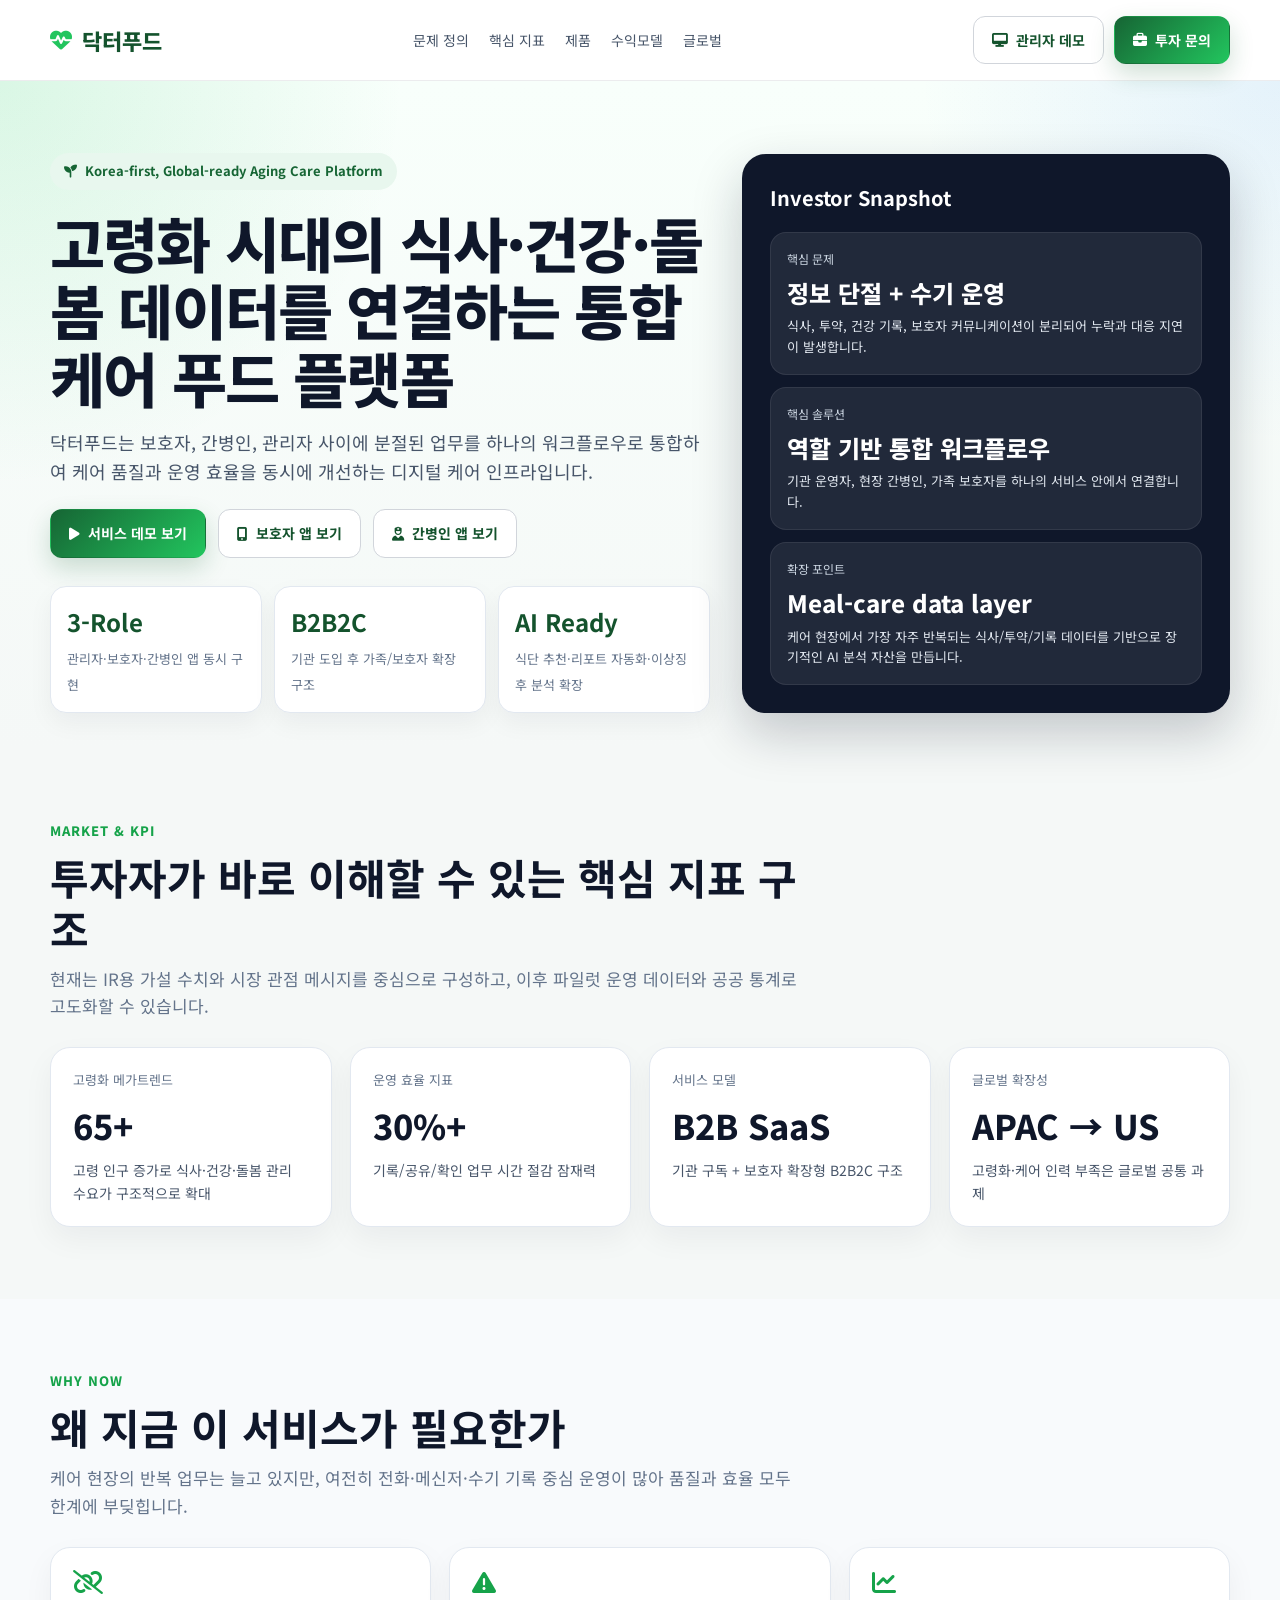
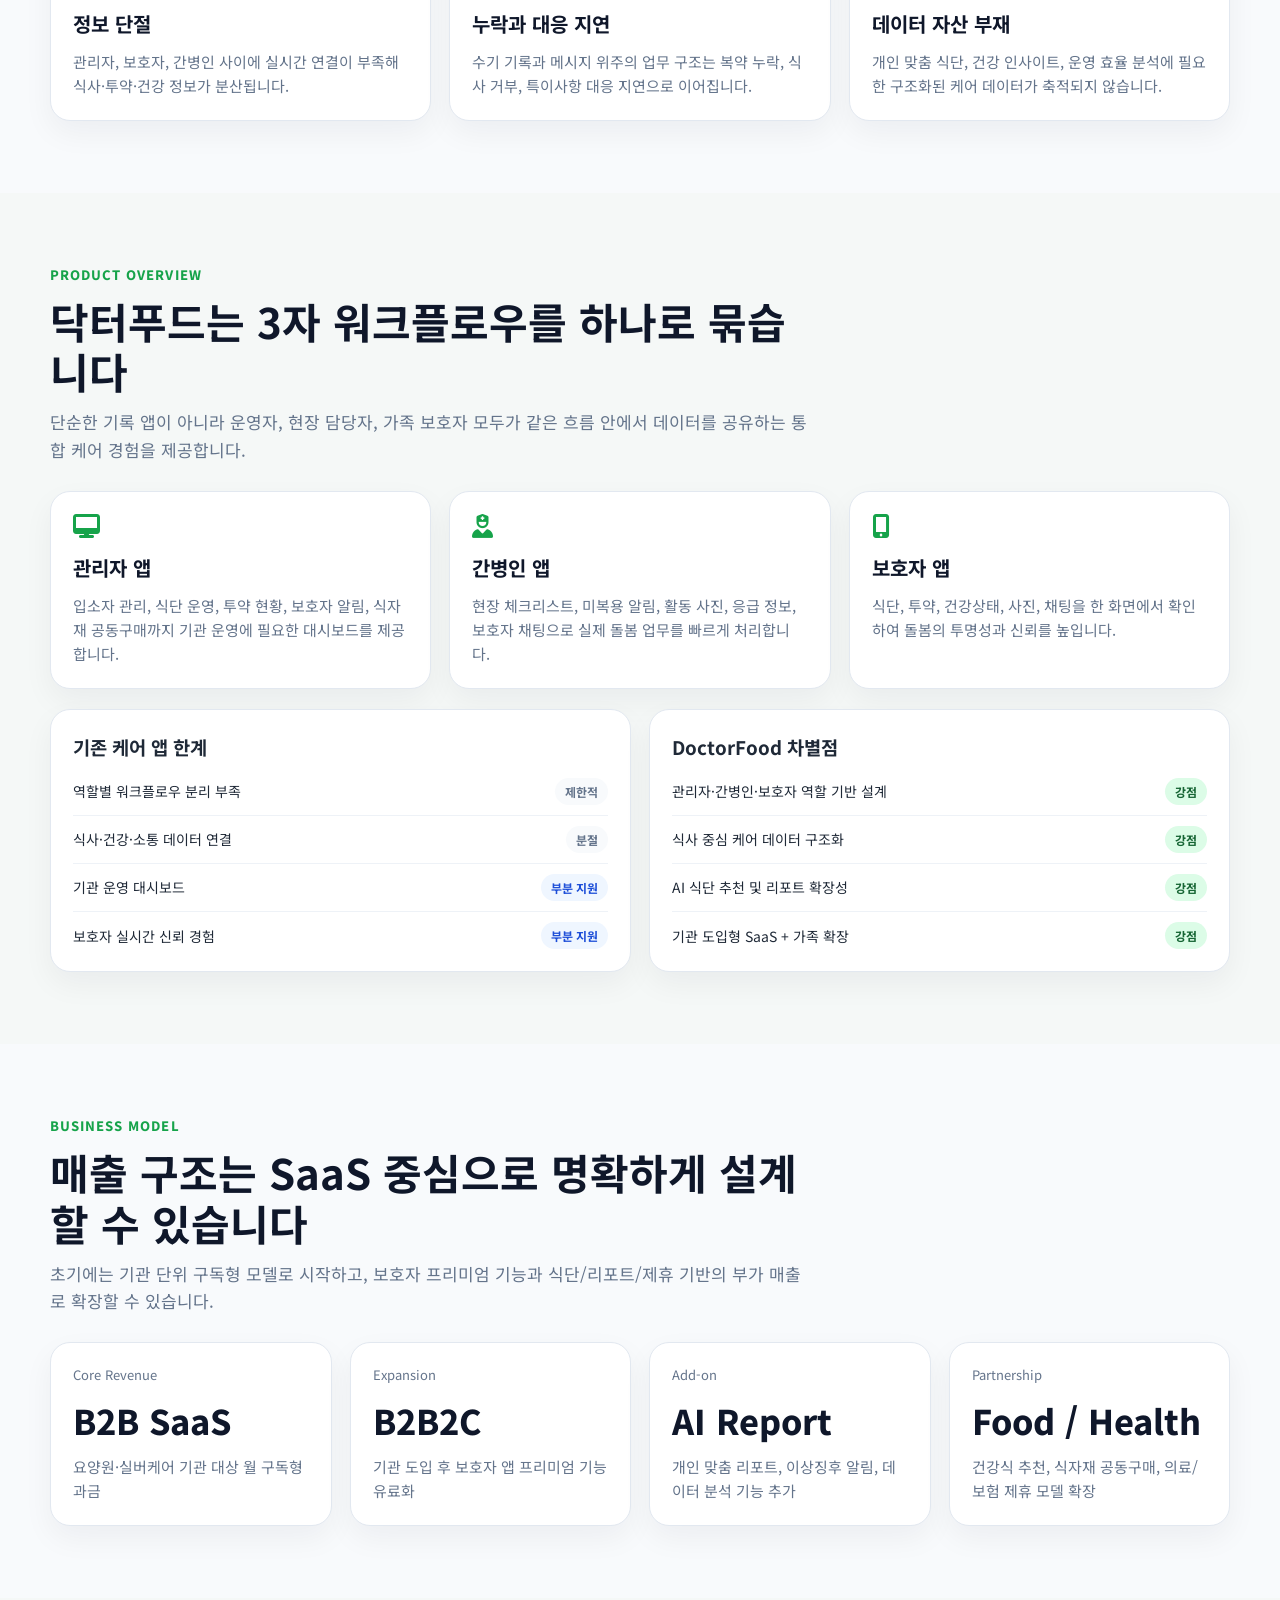
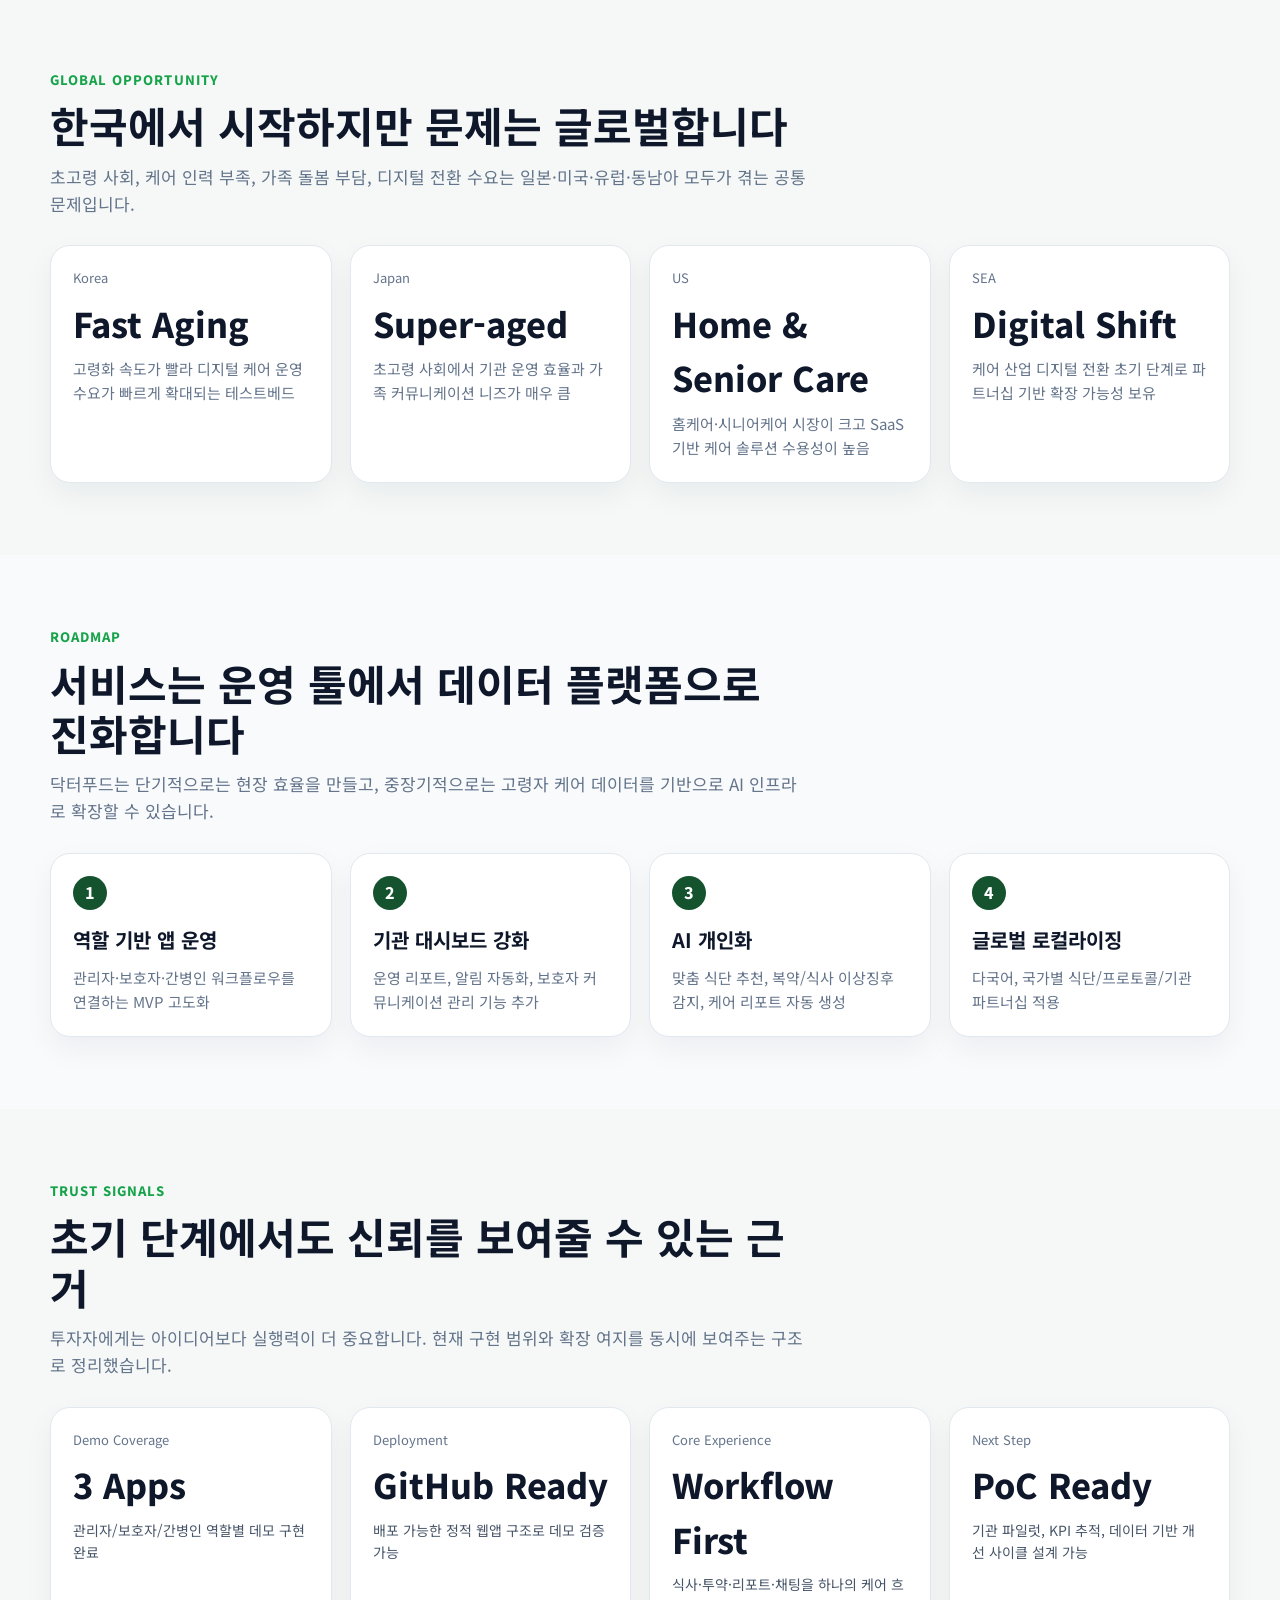
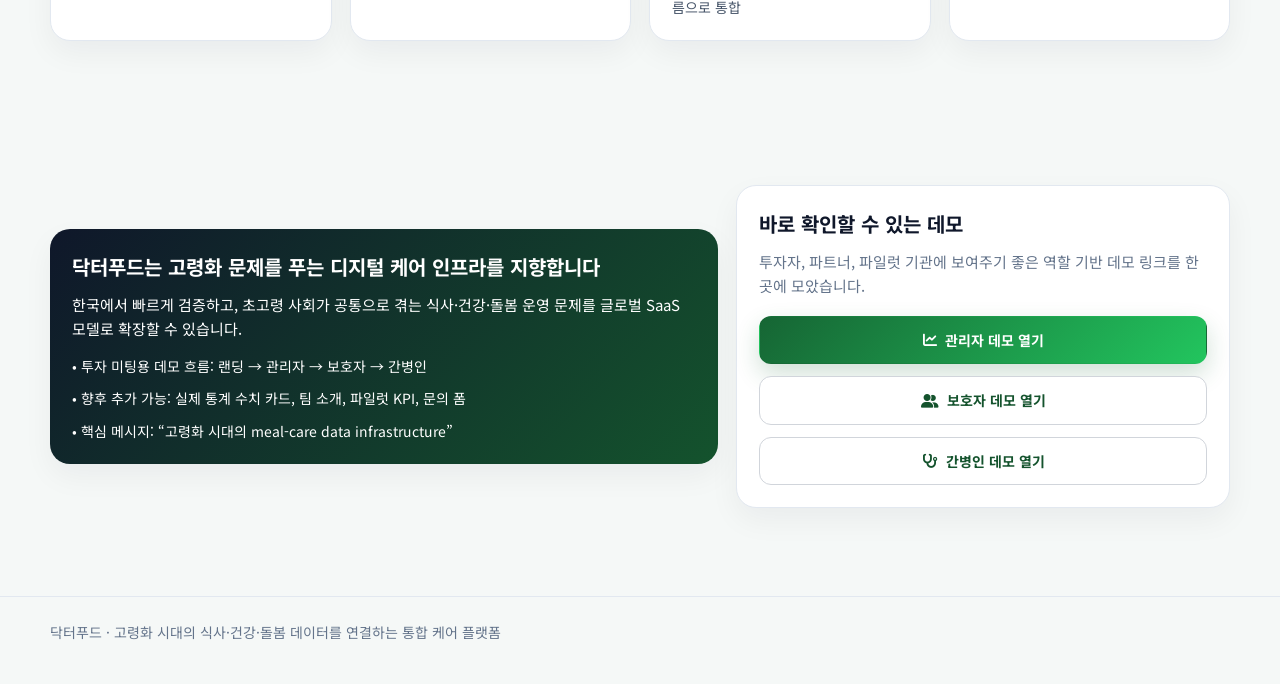
==== commit e991f496: "Add IR landing page and demo navigation" ====
--- a/index.html
+++ b/index.html
@@ -3,886 +3,572 @@
 <head>
   <meta charset="UTF-8" />
   <meta name="viewport" content="width=device-width, initial-scale=1.0" />
-  <title>닥터푸드 - AI 맞춤 요양원 식단 관리</title>
-  <link rel="stylesheet" href="styles.css" />
-  <link href="https://fonts.googleapis.com/css2?family=Noto+Sans+KR:wght@300;400;500;700&display=swap" rel="stylesheet" />
+  <title>닥터푸드 | 고령화 시대를 위한 통합 케어 푸드 플랫폼</title>
+  <link href="https://fonts.googleapis.com/css2?family=Noto+Sans+KR:wght@300;400;500;700;800&display=swap" rel="stylesheet" />
   <link rel="stylesheet" href="https://cdnjs.cloudflare.com/ajax/libs/font-awesome/6.4.0/css/all.min.css" />
+  <style>
+    * { margin: 0; padding: 0; box-sizing: border-box; }
+    body {
+      font-family: 'Noto Sans KR', sans-serif;
+      color: #1f2937;
+      background: #f5f8f7;
+      line-height: 1.6;
+    }
+    a { text-decoration: none; color: inherit; }
+    .container { width: min(1180px, calc(100% - 48px)); margin: 0 auto; }
+    .topbar {
+      position: sticky;
+      top: 0;
+      z-index: 20;
+      background: rgba(255,255,255,0.92);
+      backdrop-filter: blur(14px);
+      border-bottom: 1px solid rgba(15, 23, 42, 0.08);
+    }
+    .topbar-inner {
+      display: flex;
+      align-items: center;
+      justify-content: space-between;
+      padding: 16px 0;
+      gap: 16px;
+    }
+    .brand {
+      display: flex;
+      align-items: center;
+      gap: 10px;
+      font-weight: 800;
+      color: #14532d;
+      font-size: 22px;
+    }
+    .brand i { color: #22c55e; }
+    .nav-links {
+      display: flex;
+      gap: 20px;
+      font-size: 14px;
+      color: #475569;
+      flex-wrap: wrap;
+    }
+    .nav-links a:hover { color: #14532d; }
+    .nav-cta {
+      display: flex;
+      gap: 10px;
+      align-items: center;
+      flex-wrap: wrap;
+    }
+    .btn {
+      display: inline-flex;
+      align-items: center;
+      justify-content: center;
+      gap: 8px;
+      padding: 12px 18px;
+      border-radius: 12px;
+      font-weight: 700;
+      font-size: 14px;
+      transition: 0.2s ease;
+      border: 1px solid transparent;
+    }
+    .btn:hover { transform: translateY(-1px); }
+    .btn-primary {
+      background: linear-gradient(135deg, #166534, #22c55e);
+      color: white;
+      box-shadow: 0 10px 24px rgba(22, 101, 52, 0.2);
+    }
+    .btn-secondary {
+      background: white;
+      border-color: #d1d5db;
+      color: #14532d;
+    }
+    .hero {
+      padding: 72px 0 36px;
+      background:
+        radial-gradient(circle at top left, rgba(34,197,94,0.14), transparent 28%),
+        radial-gradient(circle at top right, rgba(59,130,246,0.10), transparent 25%),
+        linear-gradient(180deg, #f8fffb 0%, #f5f8f7 100%);
+    }
+    .hero-grid {
+      display: grid;
+      grid-template-columns: 1.15fr 0.85fr;
+      gap: 32px;
+      align-items: center;
+    }
+    .eyebrow {
+      display: inline-flex;
+      align-items: center;
+      gap: 8px;
+      padding: 8px 14px;
+      border-radius: 999px;
+      background: #e8f7ee;
+      color: #166534;
+      font-size: 13px;
+      font-weight: 700;
+      margin-bottom: 18px;
+    }
+    .hero h1 {
+      font-size: clamp(34px, 5vw, 60px);
+      line-height: 1.12;
+      font-weight: 800;
+      letter-spacing: -0.03em;
+      margin-bottom: 18px;
+      color: #0f172a;
+    }
+    .hero p {
+      font-size: 18px;
+      color: #475569;
+      margin-bottom: 24px;
+      max-width: 760px;
+    }
+    .hero-actions {
+      display: flex;
+      gap: 12px;
+      flex-wrap: wrap;
+      margin-bottom: 28px;
+    }
+    .hero-points {
+      display: grid;
+      grid-template-columns: repeat(3, 1fr);
+      gap: 12px;
+    }
+    .hero-point {
+      background: white;
+      border: 1px solid #e2e8f0;
+      border-radius: 16px;
+      padding: 16px;
+      box-shadow: 0 10px 24px rgba(15, 23, 42, 0.05);
+    }
+    .hero-point strong { display: block; font-size: 24px; color: #14532d; margin-bottom: 4px; }
+    .hero-point span { font-size: 13px; color: #64748b; }
+    .hero-panel {
+      background: #0f172a;
+      color: white;
+      border-radius: 24px;
+      padding: 28px;
+      box-shadow: 0 20px 50px rgba(15, 23, 42, 0.22);
+    }
+    .hero-panel h3 { font-size: 20px; margin-bottom: 18px; }
+    .panel-stack {
+      display: grid;
+      gap: 12px;
+    }
+    .panel-card {
+      background: rgba(255,255,255,0.08);
+      border: 1px solid rgba(255,255,255,0.08);
+      border-radius: 16px;
+      padding: 16px;
+    }
+    .panel-card .label { font-size: 12px; color: #cbd5e1; margin-bottom: 6px; }
+    .panel-card .value { font-size: 24px; font-weight: 800; margin-bottom: 4px; }
+    .panel-card .desc { font-size: 13px; color: #e2e8f0; }
+    .section {
+      padding: 72px 0;
+    }
+    .section-head {
+      margin-bottom: 28px;
+      max-width: 760px;
+    }
+    .section-head .kicker {
+      color: #16a34a;
+      font-size: 13px;
+      font-weight: 800;
+      letter-spacing: 0.08em;
+      text-transform: uppercase;
+      margin-bottom: 10px;
+    }
+    .section-head h2 {
+      font-size: clamp(28px, 4vw, 42px);
+      line-height: 1.2;
+      margin-bottom: 12px;
+      color: #0f172a;
+    }
+    .section-head p { color: #64748b; font-size: 17px; }
+    .metrics-grid,
+    .problem-grid,
+    .product-grid,
+    .business-grid,
+    .global-grid,
+    .roadmap-grid,
+    .trust-grid,
+    .cta-grid {
+      display: grid;
+      gap: 18px;
+    }
+    .metrics-grid { grid-template-columns: repeat(4, 1fr); }
+    .problem-grid { grid-template-columns: repeat(3, 1fr); }
+    .product-grid { grid-template-columns: repeat(3, 1fr); }
+    .business-grid { grid-template-columns: repeat(4, 1fr); }
+    .global-grid { grid-template-columns: repeat(4, 1fr); }
+    .trust-grid { grid-template-columns: repeat(4, 1fr); }
+    .cta-grid { grid-template-columns: 1.15fr 0.85fr; align-items: center; }
+    .metric-card,
+    .problem-card,
+    .product-card,
+    .business-card,
+    .global-card,
+    .trust-card,
+    .compare-card,
+    .roadmap-item,
+    .cta-card {
+      background: white;
+      border: 1px solid #e2e8f0;
+      border-radius: 20px;
+      padding: 22px;
+      box-shadow: 0 12px 30px rgba(15, 23, 42, 0.05);
+    }
+    .metric-card .label,
+    .business-card .label,
+    .global-card .label,
+    .trust-card .label { font-size: 13px; color: #64748b; margin-bottom: 8px; }
+    .metric-card .value,
+    .business-card .value,
+    .global-card .value,
+    .trust-card .value { font-size: 34px; font-weight: 800; color: #0f172a; margin-bottom: 6px; }
+    .metric-card .sub,
+    .business-card p,
+    .global-card p,
+    .trust-card .sub { font-size: 14px; color: #475569; }
+    .problem-card i,
+    .product-card i,
+    .roadmap-item i {
+      font-size: 24px;
+      color: #16a34a;
+      margin-bottom: 14px;
+    }
+    .problem-card h3,
+    .product-card h3,
+    .business-card h3,
+    .global-card h3,
+    .roadmap-item h3,
+    .cta-card h3 {
+      font-size: 20px;
+      margin-bottom: 10px;
+      color: #0f172a;
+    }
+    .problem-card p,
+    .product-card p,
+    .business-card p,
+    .global-card p,
+    .roadmap-item p,
+    .cta-card p { color: #64748b; font-size: 15px; }
+    .compare-wrap {
+      display: grid;
+      grid-template-columns: 1fr 1fr;
+      gap: 18px;
+      margin-top: 20px;
+    }
+    .compare-card ul {
+      list-style: none;
+      display: grid;
+      gap: 10px;
+      margin-top: 16px;
+    }
+    .compare-card li {
+      display: flex;
+      align-items: center;
+      justify-content: space-between;
+      gap: 16px;
+      font-size: 14px;
+      padding-bottom: 10px;
+      border-bottom: 1px solid #eef2f7;
+    }
+    .compare-card li:last-child { border-bottom: none; padding-bottom: 0; }
+    .chip-good, .chip-mid, .chip-low {
+      padding: 4px 10px;
+      border-radius: 999px;
+      font-size: 12px;
+      font-weight: 700;
+    }
+    .chip-good { background: #dcfce7; color: #166534; }
+    .chip-mid { background: #eff6ff; color: #1d4ed8; }
+    .chip-low { background: #f8fafc; color: #64748b; }
+    .roadmap-grid { grid-template-columns: repeat(4, 1fr); }
+    .roadmap-step {
+      display: inline-flex;
+      align-items: center;
+      justify-content: center;
+      width: 34px;
+      height: 34px;
+      border-radius: 50%;
+      background: #14532d;
+      color: white;
+      font-weight: 800;
+      margin-bottom: 14px;
+    }
+    .cta-section { padding-bottom: 88px; }
+    .cta-card.dark {
+      background: linear-gradient(135deg, #0f172a, #14532d);
+      color: white;
+      border: none;
+    }
+    .cta-card.dark h3,
+    .cta-card.dark p,
+    .cta-card.dark li { color: white; }
+    .cta-card ul {
+      margin-top: 14px;
+      list-style: none;
+      display: grid;
+      gap: 10px;
+    }
+    .cta-card li { font-size: 14px; color: #dbe4ef; }
+    .footer {
+      padding: 24px 0 40px;
+      border-top: 1px solid #e2e8f0;
+      color: #64748b;
+      font-size: 14px;
+    }
+    @media (max-width: 1080px) {
+      .hero-grid,
+      .cta-grid,
+      .compare-wrap { grid-template-columns: 1fr; }
+      .metrics-grid { grid-template-columns: repeat(2, 1fr); }
+      .problem-grid,
+      .product-grid,
+      .business-grid,
+      .global-grid,
+      .roadmap-grid,
+      .trust-grid { grid-template-columns: repeat(2, 1fr); }
+    }
+    @media (max-width: 720px) {
+      .container { width: min(100% - 32px, 1180px); }
+      .topbar-inner { flex-direction: column; align-items: flex-start; }
+      .hero { padding-top: 48px; }
+      .hero-points,
+      .metrics-grid,
+      .problem-grid,
+      .product-grid,
+      .business-grid,
+      .global-grid,
+      .roadmap-grid,
+      .trust-grid { grid-template-columns: 1fr; }
+      .hero p, .section-head p { font-size: 16px; }
+      .hero-actions, .nav-cta, .nav-links { width: 100%; }
+    }
+  </style>
 </head>
 <body>
-  <!-- 사이드바 -->
-  <nav class="sidebar" id="sidebar">
-    <div class="sidebar-header">
-      <div class="logo">
+  <header class="topbar">
+    <div class="container topbar-inner">
+      <div class="brand">
         <i class="fas fa-heartbeat"></i>
         <span>닥터푸드</span>
       </div>
-      <p class="logo-sub">AI 맞춤 요양원 식단 관리</p>
-    </div>
-    <ul class="nav-menu">
-      <li class="nav-item active" onclick="showPage('dashboard')">
-        <i class="fas fa-th-large"></i><span>대시보드</span>
-      </li>
-      <li class="nav-item" onclick="showPage('patients')">
-        <i class="fas fa-user-injured"></i><span>환자 관리</span>
-      </li>
-      <li class="nav-item" onclick="showPage('ai-diet')">
-        <i class="fas fa-robot"></i><span>AI 식단 추천</span>
-      </li>
-      <li class="nav-item" onclick="showPage('medication')">
-        <i class="fas fa-pills"></i><span>투약 관리</span>
-      </li>
-      <li class="nav-item" onclick="showPage('guardian')">
-        <i class="fas fa-bell"></i><span>보호자 알림</span>
-      </li>
-      <li class="nav-item" onclick="showPage('ingredients')">
-        <i class="fas fa-seedling"></i><span>식자재 관리</span>
-      </li>
-    </ul>
-    <div class="sidebar-footer">
-      <div class="facility-info">
-        <i class="fas fa-hospital"></i>
-        <div>
-          <p class="facility-name">행복한 요양원</p>
-          <p class="facility-count">입소자 32명</p>
+      <nav class="nav-links">
+        <a href="#problem">문제 정의</a>
+        <a href="#metrics">핵심 지표</a>
+        <a href="#product">제품</a>
+        <a href="#business">수익모델</a>
+        <a href="#global">글로벌</a>
+      </nav>
+      <div class="nav-cta">
+        <a class="btn btn-secondary" href="admin.html"><i class="fas fa-desktop"></i> 관리자 데모</a>
+        <a class="btn btn-primary" href="#contact"><i class="fas fa-briefcase"></i> 투자 문의</a>
+      </div>
+    </div>
+  </header>
+
+  <section class="hero">
+    <div class="container hero-grid">
+      <div>
+        <div class="eyebrow"><i class="fas fa-seedling"></i> Korea-first, Global-ready Aging Care Platform</div>
+        <h1>고령화 시대의 식사·건강·돌봄 데이터를 연결하는 통합 케어 푸드 플랫폼</h1>
+        <p>닥터푸드는 보호자, 간병인, 관리자 사이에 분절된 업무를 하나의 워크플로우로 통합하여 케어 품질과 운영 효율을 동시에 개선하는 디지털 케어 인프라입니다.</p>
+        <div class="hero-actions">
+          <a class="btn btn-primary" href="admin.html"><i class="fas fa-play"></i> 서비스 데모 보기</a>
+          <a class="btn btn-secondary" href="guardian.html"><i class="fas fa-mobile-screen-button"></i> 보호자 앱 보기</a>
+          <a class="btn btn-secondary" href="caregiver.html"><i class="fas fa-user-nurse"></i> 간병인 앱 보기</a>
         </div>
-      </div>
-    </div>
-  </nav>
-
-  <!-- 메인 콘텐츠 -->
-  <main class="main-content">
-    <!-- 상단 헤더 -->
-    <header class="top-header">
-      <div class="header-left">
-        <h1 id="page-title">대시보드</h1>
-        <p id="page-date"></p>
-      </div>
-      <div class="header-right">
-        <div class="search-box">
-          <i class="fas fa-search"></i>
-          <input type="text" placeholder="환자 검색..." />
-        </div>
-        <div class="header-icons">
-          <button class="icon-btn" onclick="showNotification()">
-            <i class="fas fa-bell"></i>
-            <span class="badge">3</span>
-          </button>
-          <div class="user-avatar">
-            <i class="fas fa-user-nurse"></i>
+        <div class="hero-points">
+          <div class="hero-point">
+            <strong>3-Role</strong>
+            <span>관리자·보호자·간병인 앱 동시 구현</span>
+          </div>
+          <div class="hero-point">
+            <strong>B2B2C</strong>
+            <span>기관 도입 후 가족/보호자 확장 구조</span>
+          </div>
+          <div class="hero-point">
+            <strong>AI Ready</strong>
+            <span>식단 추천·리포트 자동화·이상징후 분석 확장</span>
           </div>
         </div>
       </div>
-    </header>
-
-    <!-- 대시보드 페이지 -->
-    <div id="page-dashboard" class="page active">
-      <!-- 통계 카드 -->
-      <div class="stats-grid">
-        <div class="stat-card green">
-          <div class="stat-icon"><i class="fas fa-users"></i></div>
-          <div class="stat-info">
-            <h3>32</h3>
-            <p>전체 입소자</p>
+      <div class="hero-panel">
+        <h3>Investor Snapshot</h3>
+        <div class="panel-stack">
+          <div class="panel-card">
+            <div class="label">핵심 문제</div>
+            <div class="value">정보 단절 + 수기 운영</div>
+            <div class="desc">식사, 투약, 건강 기록, 보호자 커뮤니케이션이 분리되어 누락과 대응 지연이 발생합니다.</div>
           </div>
-          <div class="stat-trend up"><i class="fas fa-arrow-up"></i> 2명 증가</div>
-        </div>
-        <div class="stat-card blue">
-          <div class="stat-icon"><i class="fas fa-utensils"></i></div>
-          <div class="stat-info">
-            <h3>28</h3>
-            <p>오늘 식사 완료</p>
+          <div class="panel-card">
+            <div class="label">핵심 솔루션</div>
+            <div class="value">역할 기반 통합 워크플로우</div>
+            <div class="desc">기관 운영자, 현장 간병인, 가족 보호자를 하나의 서비스 안에서 연결합니다.</div>
           </div>
-          <div class="stat-trend">87.5% 완료율</div>
-        </div>
-        <div class="stat-card orange">
-          <div class="stat-icon"><i class="fas fa-pills"></i></div>
-          <div class="stat-info">
-            <h3>4</h3>
-            <p>투약 미완료</p>
-          </div>
-          <div class="stat-trend warn"><i class="fas fa-exclamation-triangle"></i> 확인 필요</div>
-        </div>
-        <div class="stat-card purple">
-          <div class="stat-icon"><i class="fas fa-robot"></i></div>
-          <div class="stat-info">
-            <h3>AI</h3>
-            <p>오늘 식단 생성 완료</p>
-          </div>
-          <div class="stat-trend up"><i class="fas fa-check"></i> 32개 맞춤 식단</div>
-        </div>
-      </div>
-
-      <!-- 오늘의 식단 현황 + 알림 -->
-      <div class="dashboard-grid">
-        <!-- 오늘의 식사 현황 -->
-        <div class="card">
-          <div class="card-header">
-            <h2><i class="fas fa-utensils"></i> 오늘의 식사 현황</h2>
-            <span class="date-badge">2026.04.30</span>
-          </div>
-          <div class="meal-timeline">
-            <div class="meal-slot completed">
-              <div class="meal-time">
-                <i class="fas fa-sun"></i>
-                <span>아침 07:30</span>
-              </div>
-              <div class="meal-detail">
-                <p class="meal-name">현미밥, 된장국, 두부조림, 시금치나물</p>
-                <div class="meal-stats">
-                  <span class="completed-count">30명 완료</span>
-                  <span class="skip-count">2명 미완료</span>
-                </div>
-              </div>
-              <span class="meal-badge done">완료</span>
-            </div>
-            <div class="meal-slot in-progress">
-              <div class="meal-time">
-                <i class="fas fa-cloud-sun"></i>
-                <span>점심 12:00</span>
-              </div>
-              <div class="meal-detail">
-                <p class="meal-name">잡곡밥, 미역국, 닭볶음탕, 브로콜리무침</p>
-                <div class="meal-stats">
-                  <span class="completed-count">28명 완료</span>
-                  <span class="skip-count">4명 미완료</span>
-                </div>
-              </div>
-              <span class="meal-badge progress">진행중</span>
-            </div>
-            <div class="meal-slot upcoming">
-              <div class="meal-time">
-                <i class="fas fa-moon"></i>
-                <span>저녁 18:00</span>
-              </div>
-              <div class="meal-detail">
-                <p class="meal-name">AI 추천: 연두부찌개, 고등어구이, 콩나물무침</p>
-                <div class="meal-stats">
-                  <span class="ai-badge"><i class="fas fa-robot"></i> AI 생성</span>
-                </div>
-              </div>
-              <span class="meal-badge upcoming">예정</span>
-            </div>
+          <div class="panel-card">
+            <div class="label">확장 포인트</div>
+            <div class="value">Meal-care data layer</div>
+            <div class="desc">케어 현장에서 가장 자주 반복되는 식사/투약/기록 데이터를 기반으로 장기적인 AI 분석 자산을 만듭니다.</div>
           </div>
         </div>
-
-        <!-- 알림 & 주의 환자 -->
-        <div class="card">
-          <div class="card-header">
-            <h2><i class="fas fa-exclamation-circle"></i> 오늘의 알림</h2>
-            <span class="badge-count">5</span>
-          </div>
-          <div class="alert-list">
-            <div class="alert-item danger">
-              <div class="alert-icon"><i class="fas fa-pills"></i></div>
-              <div class="alert-content">
-                <p class="alert-title">김순자 어르신 - 혈압약 미복용</p>
-                <p class="alert-time">오후 2:00 예정 → 미완료</p>
-              </div>
-              <button class="alert-btn" onclick="showPage('medication')">확인</button>
-            </div>
-            <div class="alert-item warning">
-              <div class="alert-icon"><i class="fas fa-utensils"></i></div>
-              <div class="alert-content">
-                <p class="alert-title">이철수 어르신 - 점심 식사 거부</p>
-                <p class="alert-time">오후 12:30 기록됨</p>
-              </div>
-              <button class="alert-btn" onclick="showPage('patients')">확인</button>
-            </div>
-            <div class="alert-item info">
-              <div class="alert-icon"><i class="fas fa-robot"></i></div>
-              <div class="alert-content">
-                <p class="alert-title">AI 식단 최적화 완료</p>
-                <p class="alert-time">내일 식단 32개 생성 완료</p>
-              </div>
-              <button class="alert-btn" onclick="showPage('ai-diet')">보기</button>
-            </div>
-            <div class="alert-item success">
-              <div class="alert-icon"><i class="fas fa-seedling"></i></div>
-              <div class="alert-content">
-                <p class="alert-title">공동구매 절감 달성</p>
-                <p class="alert-time">이번 달 식자재 비용 38% 절감</p>
-              </div>
-              <button class="alert-btn" onclick="showPage('ingredients')">보기</button>
-            </div>
-            <div class="alert-item info">
-              <div class="alert-icon"><i class="fas fa-comment"></i></div>
-              <div class="alert-content">
-                <p class="alert-title">보호자 메시지 2건</p>
-                <p class="alert-time">박영희 어르신 보호자 외 1명</p>
-              </div>
-              <button class="alert-btn" onclick="showPage('guardian')">확인</button>
-            </div>
-          </div>
+      </div>
+    </div>
+  </section>
+
+  <section class="section" id="metrics">
+    <div class="container">
+      <div class="section-head">
+        <div class="kicker">Market & KPI</div>
+        <h2>투자자가 바로 이해할 수 있는 핵심 지표 구조</h2>
+        <p>현재는 IR용 가설 수치와 시장 관점 메시지를 중심으로 구성하고, 이후 파일럿 운영 데이터와 공공 통계로 고도화할 수 있습니다.</p>
+      </div>
+      <div class="metrics-grid">
+        <div class="metric-card"><div class="label">고령화 메가트렌드</div><div class="value">65+</div><div class="sub">고령 인구 증가로 식사·건강·돌봄 관리 수요가 구조적으로 확대</div></div>
+        <div class="metric-card"><div class="label">운영 효율 지표</div><div class="value">30%+</div><div class="sub">기록/공유/확인 업무 시간 절감 잠재력</div></div>
+        <div class="metric-card"><div class="label">서비스 모델</div><div class="value">B2B SaaS</div><div class="sub">기관 구독 + 보호자 확장형 B2B2C 구조</div></div>
+        <div class="metric-card"><div class="label">글로벌 확장성</div><div class="value">APAC → US</div><div class="sub">고령화·케어 인력 부족은 글로벌 공통 과제</div></div>
+      </div>
+    </div>
+  </section>
+
+  <section class="section" id="problem" style="background:#f8fafc;">
+    <div class="container">
+      <div class="section-head">
+        <div class="kicker">Why Now</div>
+        <h2>왜 지금 이 서비스가 필요한가</h2>
+        <p>케어 현장의 반복 업무는 늘고 있지만, 여전히 전화·메신저·수기 기록 중심 운영이 많아 품질과 효율 모두 한계에 부딪힙니다.</p>
+      </div>
+      <div class="problem-grid">
+        <div class="problem-card"><i class="fas fa-link-slash"></i><h3>정보 단절</h3><p>관리자, 보호자, 간병인 사이에 실시간 연결이 부족해 식사·투약·건강 정보가 분산됩니다.</p></div>
+        <div class="problem-card"><i class="fas fa-triangle-exclamation"></i><h3>누락과 대응 지연</h3><p>수기 기록과 메시지 위주의 업무 구조는 복약 누락, 식사 거부, 특이사항 대응 지연으로 이어집니다.</p></div>
+        <div class="problem-card"><i class="fas fa-chart-line"></i><h3>데이터 자산 부재</h3><p>개인 맞춤 식단, 건강 인사이트, 운영 효율 분석에 필요한 구조화된 케어 데이터가 축적되지 않습니다.</p></div>
+      </div>
+    </div>
+  </section>
+
+  <section class="section" id="product">
+    <div class="container">
+      <div class="section-head">
+        <div class="kicker">Product Overview</div>
+        <h2>닥터푸드는 3자 워크플로우를 하나로 묶습니다</h2>
+        <p>단순한 기록 앱이 아니라 운영자, 현장 담당자, 가족 보호자 모두가 같은 흐름 안에서 데이터를 공유하는 통합 케어 경험을 제공합니다.</p>
+      </div>
+      <div class="product-grid">
+        <div class="product-card"><i class="fas fa-desktop"></i><h3>관리자 앱</h3><p>입소자 관리, 식단 운영, 투약 현황, 보호자 알림, 식자재 공동구매까지 기관 운영에 필요한 대시보드를 제공합니다.</p></div>
+        <div class="product-card"><i class="fas fa-user-nurse"></i><h3>간병인 앱</h3><p>현장 체크리스트, 미복용 알림, 활동 사진, 응급 정보, 보호자 채팅으로 실제 돌봄 업무를 빠르게 처리합니다.</p></div>
+        <div class="product-card"><i class="fas fa-mobile-screen-button"></i><h3>보호자 앱</h3><p>식단, 투약, 건강상태, 사진, 채팅을 한 화면에서 확인하여 돌봄의 투명성과 신뢰를 높입니다.</p></div>
+      </div>
+      <div class="compare-wrap">
+        <div class="compare-card">
+          <h3>기존 케어 앱 한계</h3>
+          <ul>
+            <li><span>역할별 워크플로우 분리 부족</span><span class="chip-low">제한적</span></li>
+            <li><span>식사·건강·소통 데이터 연결</span><span class="chip-low">분절</span></li>
+            <li><span>기관 운영 대시보드</span><span class="chip-mid">부분 지원</span></li>
+            <li><span>보호자 실시간 신뢰 경험</span><span class="chip-mid">부분 지원</span></li>
+          </ul>
         </div>
-      </div>
-
-      <!-- 환자 현황 요약 -->
-      <div class="card">
-        <div class="card-header">
-          <h2><i class="fas fa-users"></i> 환자 현황 요약</h2>
-          <button class="btn-outline" onclick="showPage('patients')">전체 보기</button>
+        <div class="compare-card">
+          <h3>DoctorFood 차별점</h3>
+          <ul>
+            <li><span>관리자·간병인·보호자 역할 기반 설계</span><span class="chip-good">강점</span></li>
+            <li><span>식사 중심 케어 데이터 구조화</span><span class="chip-good">강점</span></li>
+            <li><span>AI 식단 추천 및 리포트 확장성</span><span class="chip-good">강점</span></li>
+            <li><span>기관 도입형 SaaS + 가족 확장</span><span class="chip-good">강점</span></li>
+          </ul>
         </div>
-        <div class="patient-summary-grid">
-          <div class="patient-mini-card" onclick="showPage('patients')">
-            <div class="patient-avatar" style="background:#e8f5e9">👴</div>
-            <div class="patient-mini-info">
-              <p class="patient-name">김순자 (82세)</p>
-              <div class="patient-tags">
-                <span class="tag diabetes">당뇨</span>
-                <span class="tag hypertension">고혈압</span>
-              </div>
-              <p class="patient-meal">점심 ✅ 약 ⚠️</p>
-            </div>
-          </div>
-          <div class="patient-mini-card" onclick="showPage('patients')">
-            <div class="patient-avatar" style="background:#e3f2fd">👵</div>
-            <div class="patient-mini-info">
-              <p class="patient-name">이철수 (78세)</p>
-              <div class="patient-tags">
-                <span class="tag kidney">신장투석</span>
-              </div>
-              <p class="patient-meal">점심 ❌ 약 ✅</p>
-            </div>
-          </div>
-          <div class="patient-mini-card" onclick="showPage('patients')">
-            <div class="patient-avatar" style="background:#fce4ec">👴</div>
-            <div class="patient-mini-info">
-              <p class="patient-name">박영희 (75세)</p>
-              <div class="patient-tags">
-                <span class="tag normal">일반식</span>
-              </div>
-              <p class="patient-meal">점심 ✅ 약 ✅</p>
-            </div>
-          </div>
-          <div class="patient-mini-card" onclick="showPage('patients')">
-            <div class="patient-avatar" style="background:#f3e5f5">👵</div>
-            <div class="patient-mini-info">
-              <p class="patient-name">최동수 (85세)</p>
-              <div class="patient-tags">
-                <span class="tag soft">연식</span>
-                <span class="tag diabetes">당뇨</span>
-              </div>
-              <p class="patient-meal">점심 ✅ 약 ✅</p>
-            </div>
-          </div>
+      </div>
+    </div>
+  </section>
+
+  <section class="section" id="business" style="background:#f8fafc;">
+    <div class="container">
+      <div class="section-head">
+        <div class="kicker">Business Model</div>
+        <h2>매출 구조는 SaaS 중심으로 명확하게 설계할 수 있습니다</h2>
+        <p>초기에는 기관 단위 구독형 모델로 시작하고, 보호자 프리미엄 기능과 식단/리포트/제휴 기반의 부가 매출로 확장할 수 있습니다.</p>
+      </div>
+      <div class="business-grid">
+        <div class="business-card"><div class="label">Core Revenue</div><div class="value">B2B SaaS</div><p>요양원·실버케어 기관 대상 월 구독형 과금</p></div>
+        <div class="business-card"><div class="label">Expansion</div><div class="value">B2B2C</div><p>기관 도입 후 보호자 앱 프리미엄 기능 유료화</p></div>
+        <div class="business-card"><div class="label">Add-on</div><div class="value">AI Report</div><p>개인 맞춤 리포트, 이상징후 알림, 데이터 분석 기능 추가</p></div>
+        <div class="business-card"><div class="label">Partnership</div><div class="value">Food / Health</div><p>건강식 추천, 식자재 공동구매, 의료/보험 제휴 모델 확장</p></div>
+      </div>
+    </div>
+  </section>
+
+  <section class="section" id="global">
+    <div class="container">
+      <div class="section-head">
+        <div class="kicker">Global Opportunity</div>
+        <h2>한국에서 시작하지만 문제는 글로벌합니다</h2>
+        <p>초고령 사회, 케어 인력 부족, 가족 돌봄 부담, 디지털 전환 수요는 일본·미국·유럽·동남아 모두가 겪는 공통 문제입니다.</p>
+      </div>
+      <div class="global-grid">
+        <div class="global-card"><div class="label">Korea</div><div class="value">Fast Aging</div><p>고령화 속도가 빨라 디지털 케어 운영 수요가 빠르게 확대되는 테스트베드</p></div>
+        <div class="global-card"><div class="label">Japan</div><div class="value">Super-aged</div><p>초고령 사회에서 기관 운영 효율과 가족 커뮤니케이션 니즈가 매우 큼</p></div>
+        <div class="global-card"><div class="label">US</div><div class="value">Home & Senior Care</div><p>홈케어·시니어케어 시장이 크고 SaaS 기반 케어 솔루션 수용성이 높음</p></div>
+        <div class="global-card"><div class="label">SEA</div><div class="value">Digital Shift</div><p>케어 산업 디지털 전환 초기 단계로 파트너십 기반 확장 가능성 보유</p></div>
+      </div>
+    </div>
+  </section>
+
+  <section class="section" id="roadmap" style="background:#f8fafc;">
+    <div class="container">
+      <div class="section-head">
+        <div class="kicker">Roadmap</div>
+        <h2>서비스는 운영 툴에서 데이터 플랫폼으로 진화합니다</h2>
+        <p>닥터푸드는 단기적으로는 현장 효율을 만들고, 중장기적으로는 고령자 케어 데이터를 기반으로 AI 인프라로 확장할 수 있습니다.</p>
+      </div>
+      <div class="roadmap-grid">
+        <div class="roadmap-item"><div class="roadmap-step">1</div><h3>역할 기반 앱 운영</h3><p>관리자·보호자·간병인 워크플로우를 연결하는 MVP 고도화</p></div>
+        <div class="roadmap-item"><div class="roadmap-step">2</div><h3>기관 대시보드 강화</h3><p>운영 리포트, 알림 자동화, 보호자 커뮤니케이션 관리 기능 추가</p></div>
+        <div class="roadmap-item"><div class="roadmap-step">3</div><h3>AI 개인화</h3><p>맞춤 식단 추천, 복약/식사 이상징후 감지, 케어 리포트 자동 생성</p></div>
+        <div class="roadmap-item"><div class="roadmap-step">4</div><h3>글로벌 로컬라이징</h3><p>다국어, 국가별 식단/프로토콜/기관 파트너십 적용</p></div>
+      </div>
+    </div>
+  </section>
+
+  <section class="section">
+    <div class="container">
+      <div class="section-head">
+        <div class="kicker">Trust Signals</div>
+        <h2>초기 단계에서도 신뢰를 보여줄 수 있는 근거</h2>
+        <p>투자자에게는 아이디어보다 실행력이 더 중요합니다. 현재 구현 범위와 확장 여지를 동시에 보여주는 구조로 정리했습니다.</p>
+      </div>
+      <div class="trust-grid">
+        <div class="trust-card"><div class="label">Demo Coverage</div><div class="value">3 Apps</div><div class="sub">관리자/보호자/간병인 역할별 데모 구현 완료</div></div>
+        <div class="trust-card"><div class="label">Deployment</div><div class="value">GitHub Ready</div><div class="sub">배포 가능한 정적 웹앱 구조로 데모 검증 가능</div></div>
+        <div class="trust-card"><div class="label">Core Experience</div><div class="value">Workflow First</div><div class="sub">식사·투약·리포트·채팅을 하나의 케어 흐름으로 통합</div></div>
+        <div class="trust-card"><div class="label">Next Step</div><div class="value">PoC Ready</div><div class="sub">기관 파일럿, KPI 추적, 데이터 기반 개선 사이클 설계 가능</div></div>
+      </div>
+    </div>
+  </section>
+
+  <section class="section cta-section" id="contact">
+    <div class="container cta-grid">
+      <div class="cta-card dark">
+        <h3>닥터푸드는 고령화 문제를 푸는 디지털 케어 인프라를 지향합니다</h3>
+        <p>한국에서 빠르게 검증하고, 초고령 사회가 공통으로 겪는 식사·건강·돌봄 운영 문제를 글로벌 SaaS 모델로 확장할 수 있습니다.</p>
+        <ul>
+          <li>• 투자 미팅용 데모 흐름: 랜딩 → 관리자 → 보호자 → 간병인</li>
+          <li>• 향후 추가 가능: 실제 통계 수치 카드, 팀 소개, 파일럿 KPI, 문의 폼</li>
+          <li>• 핵심 메시지: “고령화 시대의 meal-care data infrastructure”</li>
+        </ul>
+      </div>
+      <div class="cta-card">
+        <h3>바로 확인할 수 있는 데모</h3>
+        <p>투자자, 파트너, 파일럿 기관에 보여주기 좋은 역할 기반 데모 링크를 한 곳에 모았습니다.</p>
+        <div style="display:grid; gap:12px; margin-top:18px;">
+          <a class="btn btn-primary" href="admin.html"><i class="fas fa-chart-line"></i> 관리자 데모 열기</a>
+          <a class="btn btn-secondary" href="guardian.html"><i class="fas fa-user-group"></i> 보호자 데모 열기</a>
+          <a class="btn btn-secondary" href="caregiver.html"><i class="fas fa-stethoscope"></i> 간병인 데모 열기</a>
         </div>
       </div>
-
-      <!-- 비용 절감 현황 -->
-      <div class="card savings-card">
-        <div class="card-header">
-          <h2><i class="fas fa-piggy-bank"></i> 이번 달 공동구매 절감 현황</h2>
-        </div>
-        <div class="savings-grid">
-          <div class="savings-item">
-            <div class="savings-circle">
-              <span class="savings-percent">38%</span>
-              <span class="savings-label">절감</span>
-            </div>
-            <p>식자재 비용</p>
-          </div>
-          <div class="savings-stats">
-            <div class="savings-row">
-              <span>개별 구매 예상 비용</span>
-              <span class="original-price">₩2,450,000</span>
-            </div>
-            <div class="savings-row">
-              <span>공동구매 실제 비용</span>
-              <span class="actual-price">₩1,519,000</span>
-            </div>
-            <div class="savings-row highlight">
-              <span>절감 금액</span>
-              <span class="saved-price">₩931,000 절감!</span>
-            </div>
-            <div class="savings-row">
-              <span>참여 요양원</span>
-              <span>인근 4개 요양원 공동구매</span>
-            </div>
-          </div>
-        </div>
-      </div>
-    </div>
-
-    <!-- 환자 관리 페이지 -->
-    <div id="page-patients" class="page">
-      <div class="card">
-        <div class="card-header">
-          <h2><i class="fas fa-user-injured"></i> 환자 목록</h2>
-          <button class="btn-primary" onclick="openAddPatient()"><i class="fas fa-plus"></i> 환자 추가</button>
-        </div>
-        <div class="filter-bar">
-          <button class="filter-btn active" onclick="filterPatients('all')">전체 (32)</button>
-          <button class="filter-btn" onclick="filterPatients('diabetes')">당뇨 (12)</button>
-          <button class="filter-btn" onclick="filterPatients('kidney')">신장투석 (5)</button>
-          <button class="filter-btn" onclick="filterPatients('hypertension')">고혈압 (8)</button>
-          <button class="filter-btn" onclick="filterPatients('soft')">연식 (7)</button>
-        </div>
-        <div class="patient-table-wrapper">
-          <table class="patient-table">
-            <thead>
-              <tr>
-                <th>이름</th>
-                <th>나이</th>
-                <th>기저질환</th>
-                <th>식단 유형</th>
-                <th>오늘 식사</th>
-                <th>투약</th>
-                <th>담당 간병인</th>
-                <th>관리</th>
-              </tr>
-            </thead>
-            <tbody id="patient-tbody">
-              <tr>
-                <td><div class="patient-name-cell"><span class="avatar-sm">👴</span>김순자</div></td>
-                <td>82세</td>
-                <td><span class="tag diabetes">당뇨</span><span class="tag hypertension">고혈압</span></td>
-                <td><span class="diet-badge diabetes-diet">당뇨식</span></td>
-                <td><span class="meal-check ok">아침✅ 점심✅</span></td>
-                <td><span class="med-check warn">⚠️ 미복용</span></td>
-                <td>이간병</td>
-                <td><button class="btn-sm" onclick="showPatientDetail('김순자')">상세</button></td>
-              </tr>
-              <tr>
-                <td><div class="patient-name-cell"><span class="avatar-sm">👵</span>이철수</div></td>
-                <td>78세</td>
-                <td><span class="tag kidney">신장투석</span></td>
-                <td><span class="diet-badge kidney-diet">저단백식</span></td>
-                <td><span class="meal-check warn">아침✅ 점심❌</span></td>
-                <td><span class="med-check ok">✅ 완료</span></td>
-                <td>박간병</td>
-                <td><button class="btn-sm" onclick="showPatientDetail('이철수')">상세</button></td>
-              </tr>
-              <tr>
-                <td><div class="patient-name-cell"><span class="avatar-sm">👴</span>박영희</div></td>
-                <td>75세</td>
-                <td><span class="tag normal">없음</span></td>
-                <td><span class="diet-badge normal-diet">일반식</span></td>
-                <td><span class="meal-check ok">아침✅ 점심✅</span></td>
-                <td><span class="med-check ok">✅ 완료</span></td>
-                <td>김간병</td>
-                <td><button class="btn-sm" onclick="showPatientDetail('박영희')">상세</button></td>
-              </tr>
-              <tr>
-                <td><div class="patient-name-cell"><span class="avatar-sm">👵</span>최동수</div></td>
-                <td>85세</td>
-                <td><span class="tag soft">연하곤란</span><span class="tag diabetes">당뇨</span></td>
-                <td><span class="diet-badge soft-diet">연식+당뇨</span></td>
-                <td><span class="meal-check ok">아침✅ 점심✅</span></td>
-                <td><span class="med-check ok">✅ 완료</span></td>
-                <td>이간병</td>
-                <td><button class="btn-sm" onclick="showPatientDetail('최동수')">상세</button></td>
-              </tr>
-              <tr>
-                <td><div class="patient-name-cell"><span class="avatar-sm">👴</span>정말순</div></td>
-                <td>79세</td>
-                <td><span class="tag hypertension">고혈압</span></td>
-                <td><span class="diet-badge low-salt-diet">저염식</span></td>
-                <td><span class="meal-check ok">아침✅ 점심✅</span></td>
-                <td><span class="med-check ok">✅ 완료</span></td>
-                <td>박간병</td>
-                <td><button class="btn-sm" onclick="showPatientDetail('정말순')">상세</button></td>
-              </tr>
-            </tbody>
-          </table>
-        </div>
-      </div>
-    </div>
-
-    <!-- AI 식단 추천 페이지 -->
-    <div id="page-ai-diet" class="page">
-      <div class="ai-header-card">
-        <div class="ai-icon-big"><i class="fas fa-robot"></i></div>
-        <div class="ai-header-text">
-          <h2>AI 맞춤 식단 추천 엔진</h2>
-          <p>환자의 건강 데이터, 기저질환, 영양 상태를 분석하여 개인별 최적 식단을 자동 생성합니다</p>
-          <div class="ai-features">
-            <span><i class="fas fa-check-circle"></i> 공통 식자재 최대 활용</span>
-            <span><i class="fas fa-check-circle"></i> 기저질환별 맞춤 조리법</span>
-            <span><i class="fas fa-check-circle"></i> 비용 최적화</span>
-            <span><i class="fas fa-check-circle"></i> 영양 균형 보장</span>
-          </div>
-        </div>
-        <button class="btn-ai" onclick="generateAIDiet()">
-          <i class="fas fa-magic"></i> AI 식단 생성
-        </button>
-      </div>
-
-      <div class="diet-week-selector">
-        <button class="week-btn" onclick="changeWeek(-1)"><i class="fas fa-chevron-left"></i></button>
-        <span id="week-label">2026년 4월 4주차</span>
-        <button class="week-btn" onclick="changeWeek(1)"><i class="fas fa-chevron-right"></i></button>
-      </div>
-
-      <div class="diet-grid">
-        <!-- 공통 식자재 풀 -->
-        <div class="card ingredient-pool-card">
-          <div class="card-header">
-            <h2><i class="fas fa-layer-group"></i> 이번 주 공통 식자재 풀</h2>
-            <span class="ai-generated-badge"><i class="fas fa-robot"></i> AI 최적화</span>
-          </div>
-          <p class="pool-desc">아래 식자재로 32명 전원의 맞춤 식단을 구성합니다 (조리법만 다르게)</p>
-          <div class="ingredient-tags">
-            <span class="ing-tag protein">🍗 닭고기</span>
-            <span class="ing-tag protein">🐟 고등어</span>
-            <span class="ing-tag protein">🥚 달걀</span>
-            <span class="ing-tag protein">🫘 두부</span>
-            <span class="ing-tag veggie">🥦 브로콜리</span>
-            <span class="ing-tag veggie">🥕 당근</span>
-            <span class="ing-tag veggie">🌿 시금치</span>
-            <span class="ing-tag veggie">🧅 양파</span>
-            <span class="ing-tag grain">🌾 현미</span>
-            <span class="ing-tag grain">🍚 잡곡</span>
-            <span class="ing-tag grain">🥔 감자</span>
-          </div>
-          <div class="cost-saving-bar">
-            <div class="cost-label">
-              <span>공동구매 절감률</span>
-              <span class="cost-percent">38%</span>
-            </div>
-            <div class="progress-bar">
-              <div class="progress-fill" style="width:38%"></div>
-            </div>
-          </div>
-        </div>
-
-        <!-- 식단 유형별 예시 -->
-        <div class="card">
-          <div class="card-header">
-            <h2><i class="fas fa-utensils"></i> 오늘 저녁 - 식단 유형별 비교</h2>
-          </div>
-          <div class="diet-comparison">
-            <div class="diet-type-card">
-              <div class="diet-type-header normal">
-                <i class="fas fa-utensils"></i> 일반식 (18명)
-              </div>
-              <div class="diet-items">
-                <p>🍚 현미잡곡밥</p>
-                <p>🍲 된장찌개</p>
-                <p>🍗 닭볶음탕 (보통 간)</p>
-                <p>🥦 브로콜리볶음</p>
-                <p>🥗 시금치나물</p>
-              </div>
-              <div class="nutrition-info">
-                <span>열량: 580kcal</span>
-                <span>나트륨: 1,200mg</span>
-              </div>
-            </div>
-            <div class="diet-type-card">
-              <div class="diet-type-header diabetes">
-                <i class="fas fa-tint"></i> 당뇨식 (12명)
-              </div>
-              <div class="diet-items">
-                <p>🌾 현미밥 (소량)</p>
-                <p>🥣 맑은 두부국</p>
-                <p>🍗 닭가슴살 구이 (무소스)</p>
-                <p>🥦 브로콜리 찜</p>
-                <p>🥗 시금치나물 (저염)</p>
-              </div>
-              <div class="nutrition-info">
-                <span>열량: 420kcal</span>
-                <span>당지수: 낮음</span>
-              </div>
-            </div>
-            <div class="diet-type-card">
-              <div class="diet-type-header kidney">
-                <i class="fas fa-filter"></i> 저단백식 (5명)
-              </div>
-              <div class="diet-items">
-                <p>🍚 백미밥 (소량)</p>
-                <p>🥣 채소국 (저칼륨)</p>
-                <p>🍗 닭가슴살 소량</p>
-                <p>🥕 당근볶음 (저인)</p>
-                <p>🥚 달걀흰자 찜</p>
-              </div>
-              <div class="nutrition-info">
-                <span>열량: 380kcal</span>
-                <span>단백질: 제한</span>
-              </div>
-            </div>
-            <div class="diet-type-card">
-              <div class="diet-type-header soft">
-                <i class="fas fa-blender"></i> 연식 (7명)
-              </div>
-              <div class="diet-items">
-                <p>🍚 부드러운 죽</p>
-                <p>🥣 두부연두부찌개</p>
-                <p>🍗 닭고기 다짐 완자</p>
-                <p>🥦 브로콜리 퓨레</p>
-                <p>🥕 당근 으깸</p>
-              </div>
-              <div class="nutrition-info">
-                <span>열량: 350kcal</span>
-                <span>질감: 부드러움</span>
-              </div>
-            </div>
-          </div>
-        </div>
-      </div>
-
-      <!-- 주간 식단 캘린더 -->
-      <div class="card">
-        <div class="card-header">
-          <h2><i class="fas fa-calendar-week"></i> 주간 식단 캘린더</h2>
-          <button class="btn-outline"><i class="fas fa-download"></i> 식단표 출력</button>
-        </div>
-        <div class="week-calendar">
-          <div class="cal-header">
-            <div class="cal-time"></div>
-            <div class="cal-day">월 (4/28)</div>
-            <div class="cal-day">화 (4/29)</div>
-            <div class="cal-day today">수 (4/30)</div>
-            <div class="cal-day">목 (5/1)</div>
-            <div class="cal-day">금 (5/2)</div>
-          </div>
-          <div class="cal-row">
-            <div class="cal-time"><i class="fas fa-sun"></i> 아침</div>
-            <div class="cal-cell">현미밥, 미역국, 계란찜</div>
-            <div class="cal-cell">잡곡밥, 콩나물국, 두부조림</div>
-            <div class="cal-cell today-cell">현미밥, 된장국, 두부조림</div>
-            <div class="cal-cell ai-cell"><i class="fas fa-robot"></i> AI 생성</div>
-            <div class="cal-cell ai-cell"><i class="fas fa-robot"></i> AI 생성</div>
-          </div>
-          <div class="cal-row">
-            <div class="cal-time"><i class="fas fa-cloud-sun"></i> 점심</div>
-            <div class="cal-cell">잡곡밥, 갈비탕, 깍두기</div>
-            <div class="cal-cell">현미밥, 순두부찌개, 나물</div>
-            <div class="cal-cell today-cell">잡곡밥, 미역국, 닭볶음탕</div>
-            <div class="cal-cell ai-cell"><i class="fas fa-robot"></i> AI 생성</div>
-            <div class="cal-cell ai-cell"><i class="fas fa-robot"></i> AI 생성</div>
-          </div>
-          <div class="cal-row">
-            <div class="cal-time"><i class="fas fa-moon"></i> 저녁</div>
-            <div class="cal-cell">현미밥, 북어국, 제육볶음</div>
-            <div class="cal-cell">잡곡밥, 된장찌개, 고등어구이</div>
-            <div class="cal-cell today-cell">연두부찌개, 고등어구이</div>
-            <div class="cal-cell ai-cell"><i class="fas fa-robot"></i> AI 생성</div>
-            <div class="cal-cell ai-cell"><i class="fas fa-robot"></i> AI 생성</div>
-          </div>
-        </div>
-      </div>
-    </div>
-
-    <!-- 투약 관리 페이지 -->
-    <div id="page-medication" class="page">
-      <div class="card">
-        <div class="card-header">
-          <h2><i class="fas fa-pills"></i> 오늘의 투약 현황</h2>
-          <div class="med-summary">
-            <span class="med-ok">완료 28명</span>
-            <span class="med-warn">미완료 4명</span>
-          </div>
-        </div>
-        <div class="med-timeline">
-          <div class="med-time-slot">
-            <div class="time-label"><i class="fas fa-sun"></i> 아침 (08:00)</div>
-            <div class="med-patients">
-              <div class="med-patient-card done">
-                <span class="patient-name-med">김순자</span>
-                <div class="med-list">
-                  <span class="med-item">혈압약</span>
-                  <span class="med-item">당뇨약</span>
-                </div>
-                <span class="med-status done"><i class="fas fa-check"></i> 완료 08:15</span>
-              </div>
-              <div class="med-patient-card done">
-                <span class="patient-name-med">이철수</span>
-                <div class="med-list">
-                  <span class="med-item">투석보조제</span>
-                  <span class="med-item">철분제</span>
-                </div>
-                <span class="med-status done"><i class="fas fa-check"></i> 완료 08:10</span>
-              </div>
-              <div class="med-patient-card done">
-                <span class="patient-name-med">박영희</span>
-                <div class="med-list">
-                  <span class="med-item">종합비타민</span>
-                </div>
-                <span class="med-status done"><i class="fas fa-check"></i> 완료 08:20</span>
-              </div>
-            </div>
-          </div>
-          <div class="med-time-slot">
-            <div class="time-label warn-time"><i class="fas fa-cloud-sun"></i> 점심 (13:00) ⚠️ 미완료 있음</div>
-            <div class="med-patients">
-              <div class="med-patient-card done">
-                <span class="patient-name-med">이철수</span>
-                <div class="med-list">
-                  <span class="med-item">혈압약</span>
-                </div>
-                <span class="med-status done"><i class="fas fa-check"></i> 완료 13:05</span>
-              </div>
-              <div class="med-patient-card missed">
-                <span class="patient-name-med">김순자</span>
-                <div class="med-list">
-                  <span class="med-item">혈압약</span>
-                  <span class="med-item">당뇨약</span>
-                </div>
-                <span class="med-status missed"><i class="fas fa-times"></i> 미복용</span>
-                <button class="btn-sm-red" onclick="markMedDone('김순자', '점심')">복용 확인</button>
-              </div>
-              <div class="med-patient-card missed">
-                <span class="patient-name-med">최동수</span>
-                <div class="med-list">
-                  <span class="med-item">당뇨약</span>
-                </div>
-                <span class="med-status missed"><i class="fas fa-times"></i> 미복용</span>
-                <button class="btn-sm-red" onclick="markMedDone('최동수', '점심')">복용 확인</button>
-              </div>
-            </div>
-          </div>
-          <div class="med-time-slot upcoming-slot">
-            <div class="time-label upcoming-time"><i class="fas fa-moon"></i> 저녁 (19:00) - 예정</div>
-            <div class="med-patients">
-              <div class="med-patient-card upcoming">
-                <span class="patient-name-med">김순자</span>
-                <div class="med-list">
-                  <span class="med-item">수면제</span>
-                </div>
-                <span class="med-status upcoming">예정</span>
-              </div>
-              <div class="med-patient-card upcoming">
-                <span class="patient-name-med">이철수</span>
-                <div class="med-list">
-                  <span class="med-item">투석보조제</span>
-                </div>
-                <span class="med-status upcoming">예정</span>
-              </div>
-            </div>
-          </div>
-        </div>
-      </div>
-    </div>
-
-    <!-- 보호자 알림 페이지 -->
-    <div id="page-guardian" class="page">
-      <div class="guardian-grid">
-        <div class="card">
-          <div class="card-header">
-            <h2><i class="fas fa-comment-dots"></i> 보호자 메시지</h2>
-            <span class="badge-count">2</span>
-          </div>
-          <div class="message-list">
-            <div class="message-item unread">
-              <div class="message-avatar">👨</div>
-              <div class="message-content">
-                <div class="message-header">
-                  <span class="sender">김철민 (김순자 어르신 아들)</span>
-                  <span class="msg-time">오후 2:30</span>
-                </div>
-                <p class="message-text">어머니 오늘 식사는 잘 하셨나요? 혈압약은 드셨는지 확인 부탁드립니다.</p>
-                <div class="message-reply">
-                  <input type="text" placeholder="답장 입력..." class="reply-input" />
-                  <button class="btn-send" onclick="sendReply()"><i class="fas fa-paper-plane"></i></button>
-                </div>
-              </div>
-            </div>
-            <div class="message-item unread">
-              <div class="message-avatar">👩</div>
-              <div class="message-content">
-                <div class="message-header">
-                  <span class="sender">박지수 (박영희 어르신 딸)</span>
-                  <span class="msg-time">오전 11:15</span>
-                </div>
-                <p class="message-text">어머니가 좋아하시는 된장찌개 식단에 넣어주실 수 있나요?</p>
-                <div class="message-reply">
-                  <input type="text" placeholder="답장 입력..." class="reply-input" />
-                  <button class="btn-send" onclick="sendReply()"><i class="fas fa-paper-plane"></i></button>
-                </div>
-              </div>
-            </div>
-          </div>
-        </div>
-
-        <div class="card">
-          <div class="card-header">
-            <h2><i class="fas fa-share-alt"></i> 오늘의 현황 공유</h2>
-            <button class="btn-primary" onclick="sendDailyReport()"><i class="fas fa-paper-plane"></i> 전체 발송</button>
-          </div>
-          <div class="report-preview">
-            <div class="report-card">
-              <div class="report-header">
-                <span>📋 오늘의 케어 리포트</span>
-                <span>2026.04.30</span>
-              </div>
-              <div class="report-patient">
-                <strong>김순자 어르신 (82세)</strong>
-              </div>
-              <div class="report-items">
-                <div class="report-item">
-                  <i class="fas fa-sun"></i>
-                  <span>아침 식사: 현미밥, 된장국 - <strong>완료 ✅</strong></span>
-                </div>
-                <div class="report-item">
-                  <i class="fas fa-cloud-sun"></i>
-                  <span>점심 식사: 잡곡밥, 닭볶음탕 - <strong>완료 ✅</strong></span>
-                </div>
-                <div class="report-item warn-item">
-                  <i class="fas fa-pills"></i>
-                  <span>점심 혈압약: <strong>미복용 ⚠️</strong> - 간병인 확인 중</span>
-                </div>
-                <div class="report-item">
-                  <i class="fas fa-heart"></i>
-                  <span>건강 상태: 양호, 특이사항 없음</span>
-                </div>
-              </div>
-              <div class="report-footer">
-                <span>담당 간병인: 이간병 | 행복한 요양원</span>
-              </div>
-            </div>
-          </div>
-        </div>
-      </div>
-
-      <!-- 활동 사진 -->
-      <div class="card">
-        <div class="card-header">
-          <h2><i class="fas fa-camera"></i> 오늘의 활동 사진</h2>
-          <button class="btn-outline"><i class="fas fa-upload"></i> 사진 업로드</button>
-        </div>
-        <div class="photo-grid">
-          <div class="photo-item">
-            <div class="photo-placeholder">
-              <i class="fas fa-utensils"></i>
-              <p>아침 식사 사진</p>
-              <span>07:45</span>
-            </div>
-          </div>
-          <div class="photo-item">
-            <div class="photo-placeholder">
-              <i class="fas fa-walking"></i>
-              <p>오전 산책</p>
-              <span>10:30</span>
-            </div>
-          </div>
-          <div class="photo-item">
-            <div class="photo-placeholder">
-              <i class="fas fa-utensils"></i>
-              <p>점심 식사 사진</p>
-              <span>12:15</span>
-            </div>
-          </div>
-          <div class="photo-item">
-            <div class="photo-placeholder">
-              <i class="fas fa-gamepad"></i>
-              <p>오후 여가 활동</p>
-              <span>14:00</span>
-            </div>
-          </div>
-        </div>
-      </div>
-    </div>
-
-    <!-- 식자재 관리 페이지 -->
-    <div id="page-ingredients" class="page">
-      <div class="card">
-        <div class="card-header">
-          <h2><i class="fas fa-seedling"></i> 닥터푸드 농가 - 식자재 관리</h2>
-          <button class="btn-primary"><i class="fas fa-shopping-cart"></i> 공동구매 신청</button>
-        </div>
-        <div class="ingredient-stats">
-          <div class="ing-stat-card">
-            <i class="fas fa-truck"></i>
-            <h3>12개</h3>
-            <p>등록 공급업체</p>
-          </div>
-          <div class="ing-stat-card">
-            <i class="fas fa-qrcode"></i>
-            <h3>QR 추적</h3>
-            <p>전 식자재 출처 공개</p>
-          </div>
-          <div class="ing-stat-card">
-            <i class="fas fa-users"></i>
-            <h3>4개</h3>
-            <p>공동구매 참여 요양원</p>
-          </div>
-          <div class="ing-stat-card">
-            <i class="fas fa-piggy-bank"></i>
-            <h3>38%</h3>
-            <p>이번 달 절감률</p>
-          </div>
-        </div>
-        <div class="ingredient-list">
-          <h3>이번 주 발주 목록 (AI 자동 생성)</h3>
-          <table class="ingredient-table">
-            <thead>
-              <tr>
-                <th>식자재</th>
-                <th>공급 농가</th>
-                <th>수량</th>
-                <th>단가</th>
-                <th>QR 추적</th>
-                <th>인증</th>
-              </tr>
-            </thead>
-            <tbody>
-              <tr>
-                <td>🍗 닭고기 (국내산)</td>
-                <td>강원 홍천 행복농장</td>
-                <td>15kg</td>
-                <td>₩8,500/kg</td>
-                <td><button class="qr-btn"><i class="fas fa-qrcode"></i> QR</button></td>
-                <td><span class="cert-badge">HACCP</span></td>
-              </tr>
-              <tr>
-                <td>🐟 고등어 (국내산)</td>
-                <td>경남 통영 신선수산</td>
-                <td>10kg</td>
-                <td>₩12,000/kg</td>
-                <td><button class="qr-btn"><i class="fas fa-qrcode"></i> QR</button></td>
-                <td><span class="cert-badge">HACCP</span></td>
-              </tr>
-              <tr>
-                <td>🫘 두부 (국산콩)</td>
-                <td>충북 청주 건강두부</td>
-                <td>20모</td>
-                <td>₩2,500/모</td>
-                <td><button class="qr-btn"><i class="fas fa-qrcode"></i> QR</button></td>
-                <td><span class="cert-badge organic">유기농</span></td>
-              </tr>
-              <tr>
-                <td>🥦 브로콜리</td>
-                <td>전남 해남 싱싱농원</td>
-                <td>8kg</td>
-                <td>₩3,200/kg</td>
-                <td><button class="qr-btn"><i class="fas fa-qrcode"></i> QR</button></td>
-                <td><span class="cert-badge">GAP</span></td>
-              </tr>
-              <tr>
-                <td>🌾 현미 (국내산)</td>
-                <td>경기 이천 황금쌀</td>
-                <td>30kg</td>
-                <td>₩4,800/kg</td>
-                <td><button class="qr-btn"><i class="fas fa-qrcode"></i> QR</button></td>
-                <td><span class="cert-badge">친환경</span></td>
-              </tr>
-            </tbody>
-          </table>
-        </div>
-      </div>
-    </div>
-  </main>
-
-  <!-- 모달: AI 식단 생성 중 -->
-  <div id="ai-modal" class="modal hidden">
-    <div class="modal-content">
-      <div class="ai-loading">
-        <div class="ai-spinner"><i class="fas fa-robot"></i></div>
-        <h3>AI 식단 생성 중...</h3>
-        <p>32명의 건강 데이터를 분석하고 있습니다</p>
-        <div class="loading-steps">
-          <div class="step active" id="step1">✅ 환자 건강 데이터 분석</div>
-          <div class="step" id="step2">⏳ 기저질환별 영양 요구량 계산</div>
-          <div class="step" id="step3">⏳ 공통 식자재 최적화</div>
-          <div class="step" id="step4">⏳ 개별 맞춤 식단 생성</div>
-          <div class="step" id="step5">⏳ 비용 최적화 완료</div>
-        </div>
-      </div>
-    </div>
-  </div>
-
-  <!-- 알림 토스트 -->
-  <div id="toast" class="toast hidden"></div>
-
-  <script src="app.js"></script>
+    </div>
+  </section>
+
+  <footer class="footer">
+    <div class="container">
+      닥터푸드 · 고령화 시대의 식사·건강·돌봄 데이터를 연결하는 통합 케어 플랫폼
+    </div>
+  </footer>
 </body>
 </html>
